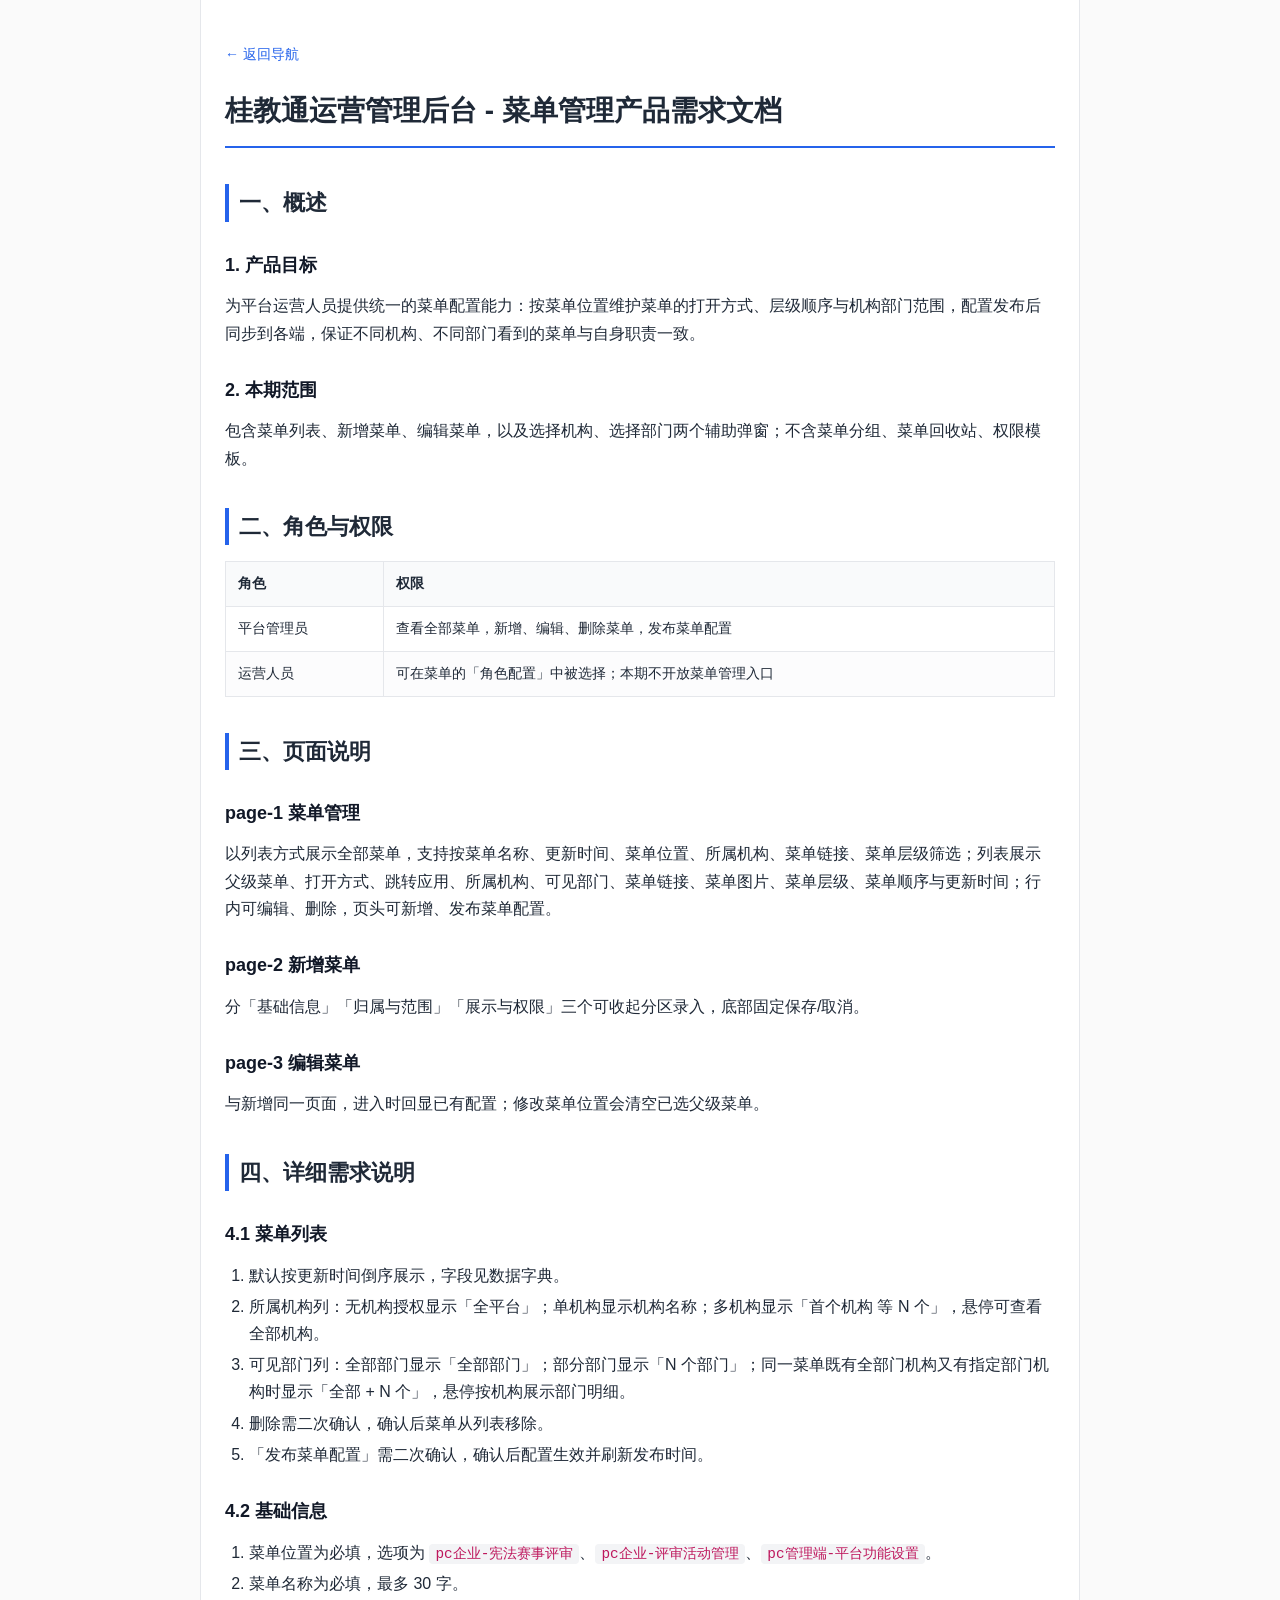
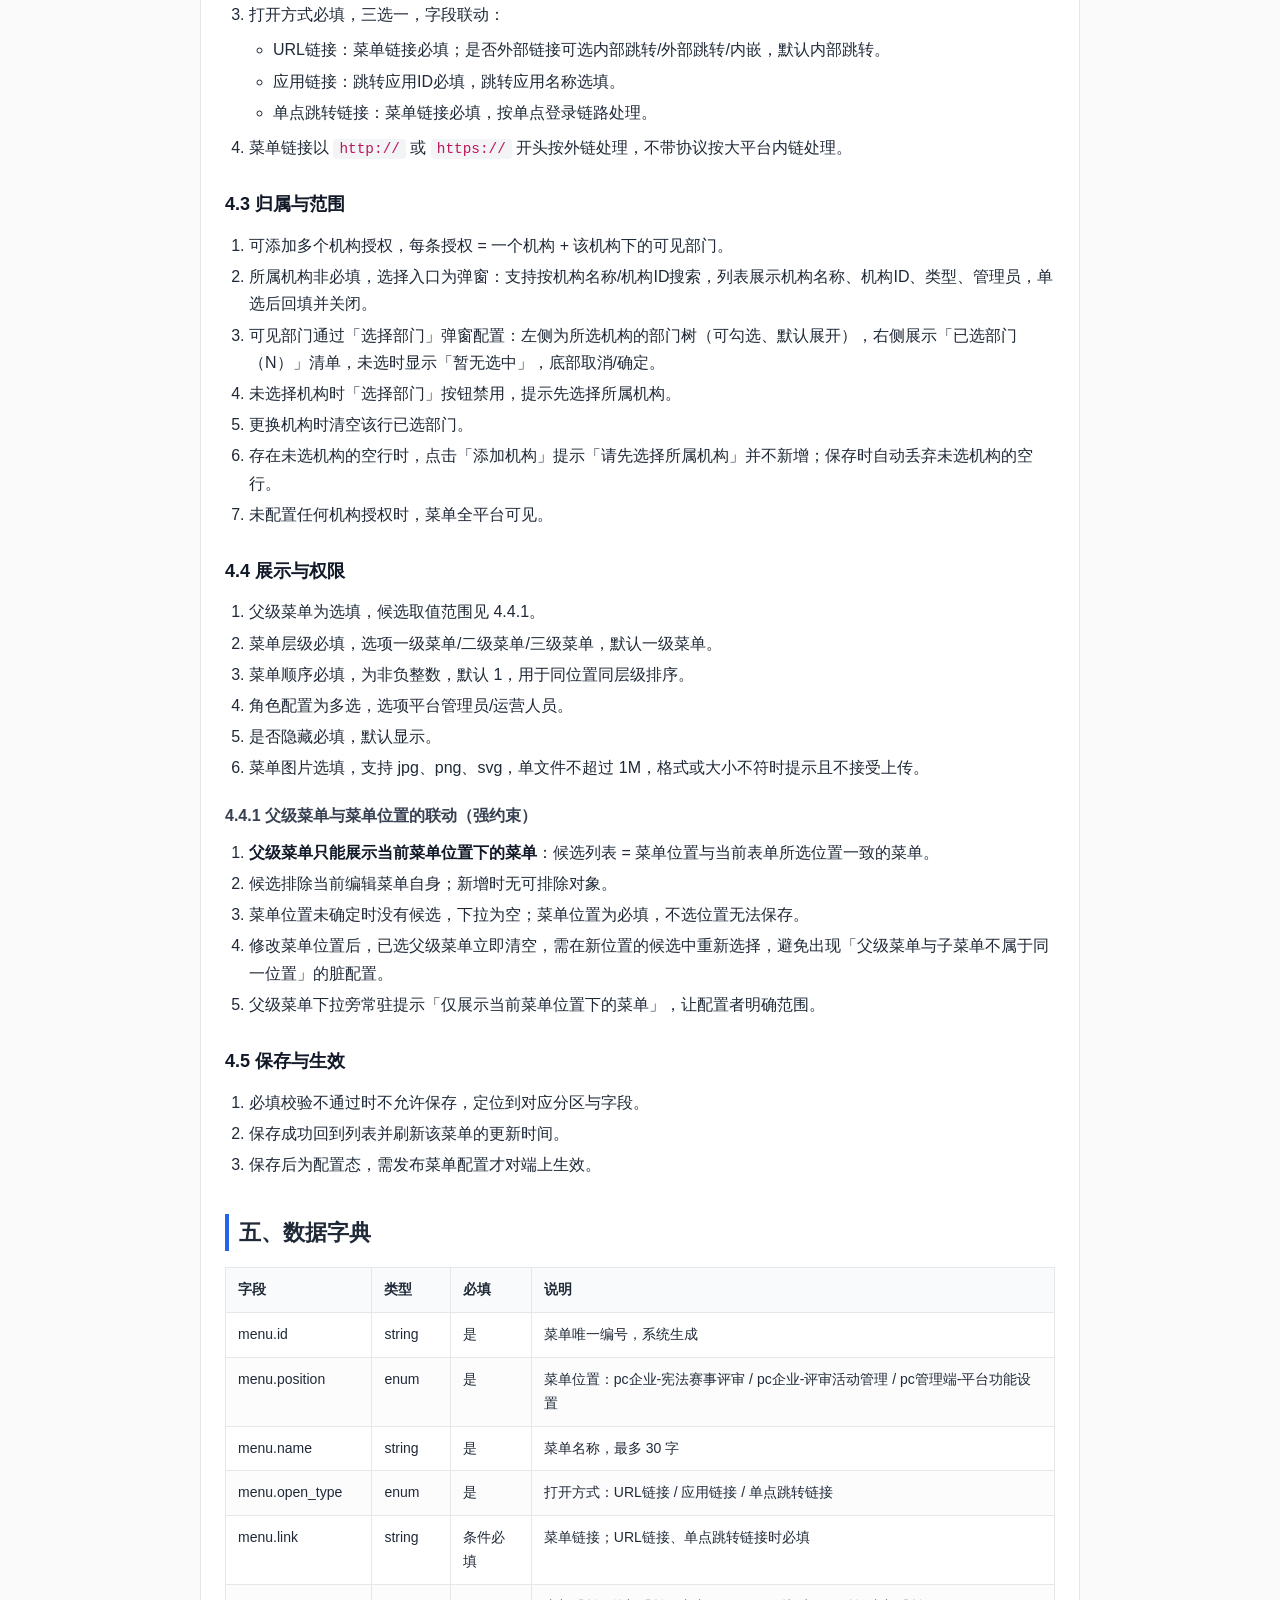
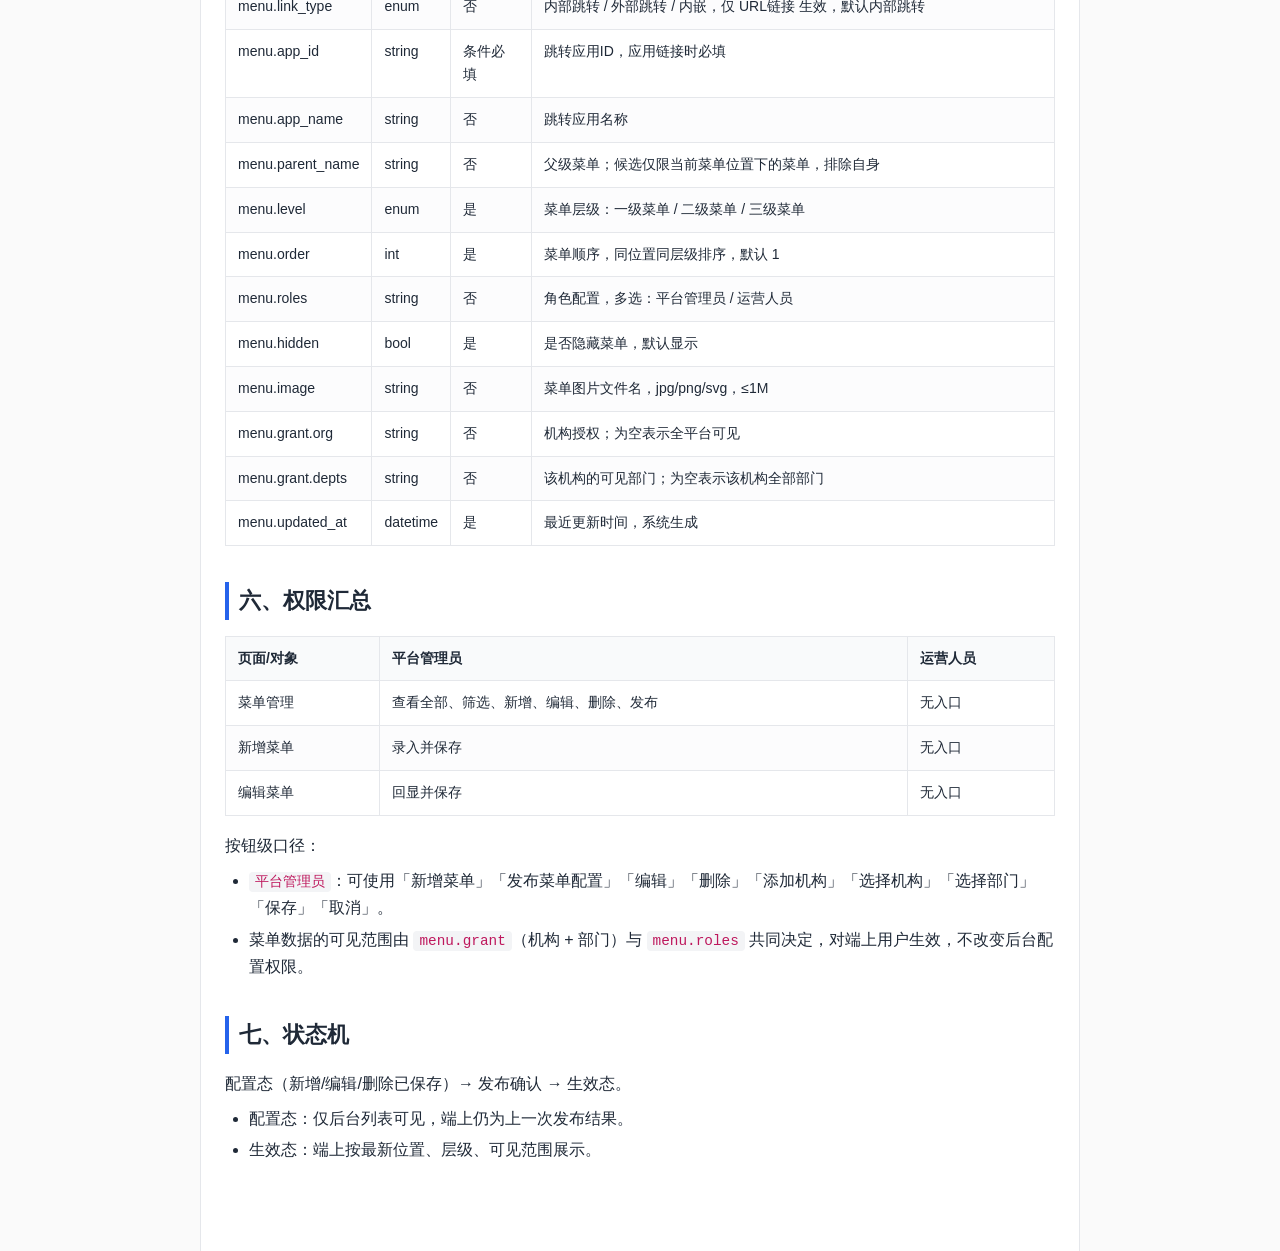
==== prd/index.html @ 8848738e "docs: publish prototype and PRD for dev review Co-Authored-By: Claude Opus 4.6 <noreply@anthropic.co" ====
<!DOCTYPE html>
<html lang="zh-CN">
<head>
<meta charset="UTF-8" />
<meta name="viewport" content="width=device-width, initial-scale=1.0" />
<title>菜单管理 PRD</title>
<style>
  :root {
    --bg: #fafafa;
    --surface: #ffffff;
    --border: #e5e7eb;
    --text: #1f2937;
    --muted: #6b7280;
    --accent: #2563eb;
    --code-bg: #f3f4f6;
  }
  * { box-sizing: border-box; }
  body {
    margin: 0;
    font-family: -apple-system, BlinkMacSystemFont, "Segoe UI", "PingFang SC", "Microsoft YaHei", sans-serif;
    background: var(--bg);
    color: var(--text);
    line-height: 1.7;
  }
  .wrap {
    max-width: 880px;
    margin: 0 auto;
    padding: 40px 24px 80px;
    background: var(--surface);
    min-height: 100vh;
    border-left: 1px solid var(--border);
    border-right: 1px solid var(--border);
  }
  h1 { font-size: 28px; margin: 0 0 24px; padding-bottom: 12px; border-bottom: 2px solid var(--accent); }
  h2 { font-size: 22px; margin: 36px 0 16px; padding-left: 10px; border-left: 4px solid var(--accent); }
  h3 { font-size: 18px; margin: 28px 0 12px; color: #111827; }
  h4 { font-size: 16px; margin: 20px 0 10px; color: #374151; }
  p { margin: 8px 0; }
  ul, ol { padding-left: 24px; margin: 8px 0; }
  li { margin: 4px 0; }
  code {
    background: var(--code-bg);
    padding: 2px 6px;
    border-radius: 4px;
    font-family: "SFMono-Regular", Consolas, "Liberation Mono", monospace;
    font-size: 0.9em;
    color: #be185d;
  }
  table {
    width: 100%;
    border-collapse: collapse;
    margin: 16px 0;
    font-size: 14px;
  }
  th, td {
    border: 1px solid var(--border);
    padding: 10px 12px;
    text-align: left;
    vertical-align: top;
  }
  th { background: #f9fafb; font-weight: 600; }
  tr:nth-child(even) td { background: #fcfcfd; }
  strong { color: #111827; }
  hr { border: none; border-top: 1px solid var(--border); margin: 32px 0; }
  .back { display: inline-block; margin-bottom: 20px; color: var(--accent); text-decoration: none; font-size: 14px; }
  .back:hover { text-decoration: underline; }
</style>
</head>
<body>
<div class="wrap">
  <a class="back" href="../index.html">← 返回导航</a>
  <h1>桂教通运营管理后台 - 菜单管理产品需求文档</h1>

  <h2>一、概述</h2>
  <h3>1. 产品目标</h3>
  <p>为平台运营人员提供统一的菜单配置能力：按菜单位置维护菜单的打开方式、层级顺序与机构部门范围，配置发布后同步到各端，保证不同机构、不同部门看到的菜单与自身职责一致。</p>

  <h3>2. 本期范围</h3>
  <p>包含菜单列表、新增菜单、编辑菜单，以及选择机构、选择部门两个辅助弹窗；不含菜单分组、菜单回收站、权限模板。</p>

  <h2>二、角色与权限</h2>
  <table>
    <thead><tr><th>角色</th><th>权限</th></tr></thead>
    <tbody>
      <tr><td>平台管理员</td><td>查看全部菜单，新增、编辑、删除菜单，发布菜单配置</td></tr>
      <tr><td>运营人员</td><td>可在菜单的「角色配置」中被选择；本期不开放菜单管理入口</td></tr>
    </tbody>
  </table>

  <h2>三、页面说明</h2>
  <h3>page-1 菜单管理</h3>
  <p>以列表方式展示全部菜单，支持按菜单名称、更新时间、菜单位置、所属机构、菜单链接、菜单层级筛选；列表展示父级菜单、打开方式、跳转应用、所属机构、可见部门、菜单链接、菜单图片、菜单层级、菜单顺序与更新时间；行内可编辑、删除，页头可新增、发布菜单配置。</p>
  <h3>page-2 新增菜单</h3>
  <p>分「基础信息」「归属与范围」「展示与权限」三个可收起分区录入，底部固定保存/取消。</p>
  <h3>page-3 编辑菜单</h3>
  <p>与新增同一页面，进入时回显已有配置；修改菜单位置会清空已选父级菜单。</p>

  <h2>四、详细需求说明</h2>
  <h3>4.1 菜单列表</h3>
  <ol>
    <li>默认按更新时间倒序展示，字段见数据字典。</li>
    <li>所属机构列：无机构授权显示「全平台」；单机构显示机构名称；多机构显示「首个机构 等 N 个」，悬停可查看全部机构。</li>
    <li>可见部门列：全部部门显示「全部部门」；部分部门显示「N 个部门」；同一菜单既有全部门机构又有指定部门机构时显示「全部 + N 个」，悬停按机构展示部门明细。</li>
    <li>删除需二次确认，确认后菜单从列表移除。</li>
    <li>「发布菜单配置」需二次确认，确认后配置生效并刷新发布时间。</li>
  </ol>

  <h3>4.2 基础信息</h3>
  <ol>
    <li>菜单位置为必填，选项为 <code>pc企业-宪法赛事评审</code>、<code>pc企业-评审活动管理</code>、<code>pc管理端-平台功能设置</code>。</li>
    <li>菜单名称为必填，最多 30 字。</li>
    <li>打开方式必填，三选一，字段联动：
      <ul>
        <li>URL链接：菜单链接必填；是否外部链接可选内部跳转/外部跳转/内嵌，默认内部跳转。</li>
        <li>应用链接：跳转应用ID必填，跳转应用名称选填。</li>
        <li>单点跳转链接：菜单链接必填，按单点登录链路处理。</li>
      </ul>
    </li>
    <li>菜单链接以 <code>http://</code> 或 <code>https://</code> 开头按外链处理，不带协议按大平台内链处理。</li>
  </ol>

  <h3>4.3 归属与范围</h3>
  <ol>
    <li>可添加多个机构授权，每条授权 = 一个机构 + 该机构下的可见部门。</li>
    <li>所属机构非必填，选择入口为弹窗：支持按机构名称/机构ID搜索，列表展示机构名称、机构ID、类型、管理员，单选后回填并关闭。</li>
    <li>可见部门通过「选择部门」弹窗配置：左侧为所选机构的部门树（可勾选、默认展开），右侧展示「已选部门（N）」清单，未选时显示「暂无选中」，底部取消/确定。</li>
    <li>未选择机构时「选择部门」按钮禁用，提示先选择所属机构。</li>
    <li>更换机构时清空该行已选部门。</li>
    <li>存在未选机构的空行时，点击「添加机构」提示「请先选择所属机构」并不新增；保存时自动丢弃未选机构的空行。</li>
    <li>未配置任何机构授权时，菜单全平台可见。</li>
  </ol>

  <h3>4.4 展示与权限</h3>
  <ol>
    <li>父级菜单为选填，候选取值范围见 4.4.1。</li>
    <li>菜单层级必填，选项一级菜单/二级菜单/三级菜单，默认一级菜单。</li>
    <li>菜单顺序必填，为非负整数，默认 1，用于同位置同层级排序。</li>
    <li>角色配置为多选，选项平台管理员/运营人员。</li>
    <li>是否隐藏必填，默认显示。</li>
    <li>菜单图片选填，支持 jpg、png、svg，单文件不超过 1M，格式或大小不符时提示且不接受上传。</li>
  </ol>

  <h4>4.4.1 父级菜单与菜单位置的联动（强约束）</h4>
  <ol>
    <li><strong>父级菜单只能展示当前菜单位置下的菜单</strong>：候选列表 = 菜单位置与当前表单所选位置一致的菜单。</li>
    <li>候选排除当前编辑菜单自身；新增时无可排除对象。</li>
    <li>菜单位置未确定时没有候选，下拉为空；菜单位置为必填，不选位置无法保存。</li>
    <li>修改菜单位置后，已选父级菜单立即清空，需在新位置的候选中重新选择，避免出现「父级菜单与子菜单不属于同一位置」的脏配置。</li>
    <li>父级菜单下拉旁常驻提示「仅展示当前菜单位置下的菜单」，让配置者明确范围。</li>
  </ol>

  <h3>4.5 保存与生效</h3>
  <ol>
    <li>必填校验不通过时不允许保存，定位到对应分区与字段。</li>
    <li>保存成功回到列表并刷新该菜单的更新时间。</li>
    <li>保存后为配置态，需发布菜单配置才对端上生效。</li>
  </ol>

  <h2>五、数据字典</h2>
  <table>
    <thead><tr><th>字段</th><th>类型</th><th>必填</th><th>说明</th></tr></thead>
    <tbody>
      <tr><td>menu.id</td><td>string</td><td>是</td><td>菜单唯一编号，系统生成</td></tr>
      <tr><td>menu.position</td><td>enum</td><td>是</td><td>菜单位置：pc企业-宪法赛事评审 / pc企业-评审活动管理 / pc管理端-平台功能设置</td></tr>
      <tr><td>menu.name</td><td>string</td><td>是</td><td>菜单名称，最多 30 字</td></tr>
      <tr><td>menu.open_type</td><td>enum</td><td>是</td><td>打开方式：URL链接 / 应用链接 / 单点跳转链接</td></tr>
      <tr><td>menu.link</td><td>string</td><td>条件必填</td><td>菜单链接；URL链接、单点跳转链接时必填</td></tr>
      <tr><td>menu.link_type</td><td>enum</td><td>否</td><td>内部跳转 / 外部跳转 / 内嵌，仅 URL链接 生效，默认内部跳转</td></tr>
      <tr><td>menu.app_id</td><td>string</td><td>条件必填</td><td>跳转应用ID，应用链接时必填</td></tr>
      <tr><td>menu.app_name</td><td>string</td><td>否</td><td>跳转应用名称</td></tr>
      <tr><td>menu.parent_name</td><td>string</td><td>否</td><td>父级菜单；候选仅限当前菜单位置下的菜单，排除自身</td></tr>
      <tr><td>menu.level</td><td>enum</td><td>是</td><td>菜单层级：一级菜单 / 二级菜单 / 三级菜单</td></tr>
      <tr><td>menu.order</td><td>int</td><td>是</td><td>菜单顺序，同位置同层级排序，默认 1</td></tr>
      <tr><td>menu.roles</td><td>string</td><td>否</td><td>角色配置，多选：平台管理员 / 运营人员</td></tr>
      <tr><td>menu.hidden</td><td>bool</td><td>是</td><td>是否隐藏菜单，默认显示</td></tr>
      <tr><td>menu.image</td><td>string</td><td>否</td><td>菜单图片文件名，jpg/png/svg，≤1M</td></tr>
      <tr><td>menu.grant.org</td><td>string</td><td>否</td><td>机构授权；为空表示全平台可见</td></tr>
      <tr><td>menu.grant.depts</td><td>string</td><td>否</td><td>该机构的可见部门；为空表示该机构全部部门</td></tr>
      <tr><td>menu.updated_at</td><td>datetime</td><td>是</td><td>最近更新时间，系统生成</td></tr>
    </tbody>
  </table>

  <h2>六、权限汇总</h2>
  <table>
    <thead><tr><th>页面/对象</th><th>平台管理员</th><th>运营人员</th></tr></thead>
    <tbody>
      <tr><td>菜单管理</td><td>查看全部、筛选、新增、编辑、删除、发布</td><td>无入口</td></tr>
      <tr><td>新增菜单</td><td>录入并保存</td><td>无入口</td></tr>
      <tr><td>编辑菜单</td><td>回显并保存</td><td>无入口</td></tr>
    </tbody>
  </table>
  <p>按钮级口径：</p>
  <ul>
    <li><code>平台管理员</code>：可使用「新增菜单」「发布菜单配置」「编辑」「删除」「添加机构」「选择机构」「选择部门」「保存」「取消」。</li>
    <li>菜单数据的可见范围由 <code>menu.grant</code>（机构 + 部门）与 <code>menu.roles</code> 共同决定，对端上用户生效，不改变后台配置权限。</li>
  </ul>

  <h2>七、状态机</h2>
  <p>配置态（新增/编辑/删除已保存）→ 发布确认 → 生效态。</p>
  <ul>
    <li>配置态：仅后台列表可见，端上仍为上一次发布结果。</li>
    <li>生效态：端上按最新位置、层级、可见范围展示。</li>
  </ul>
</div>
</body>
</html>
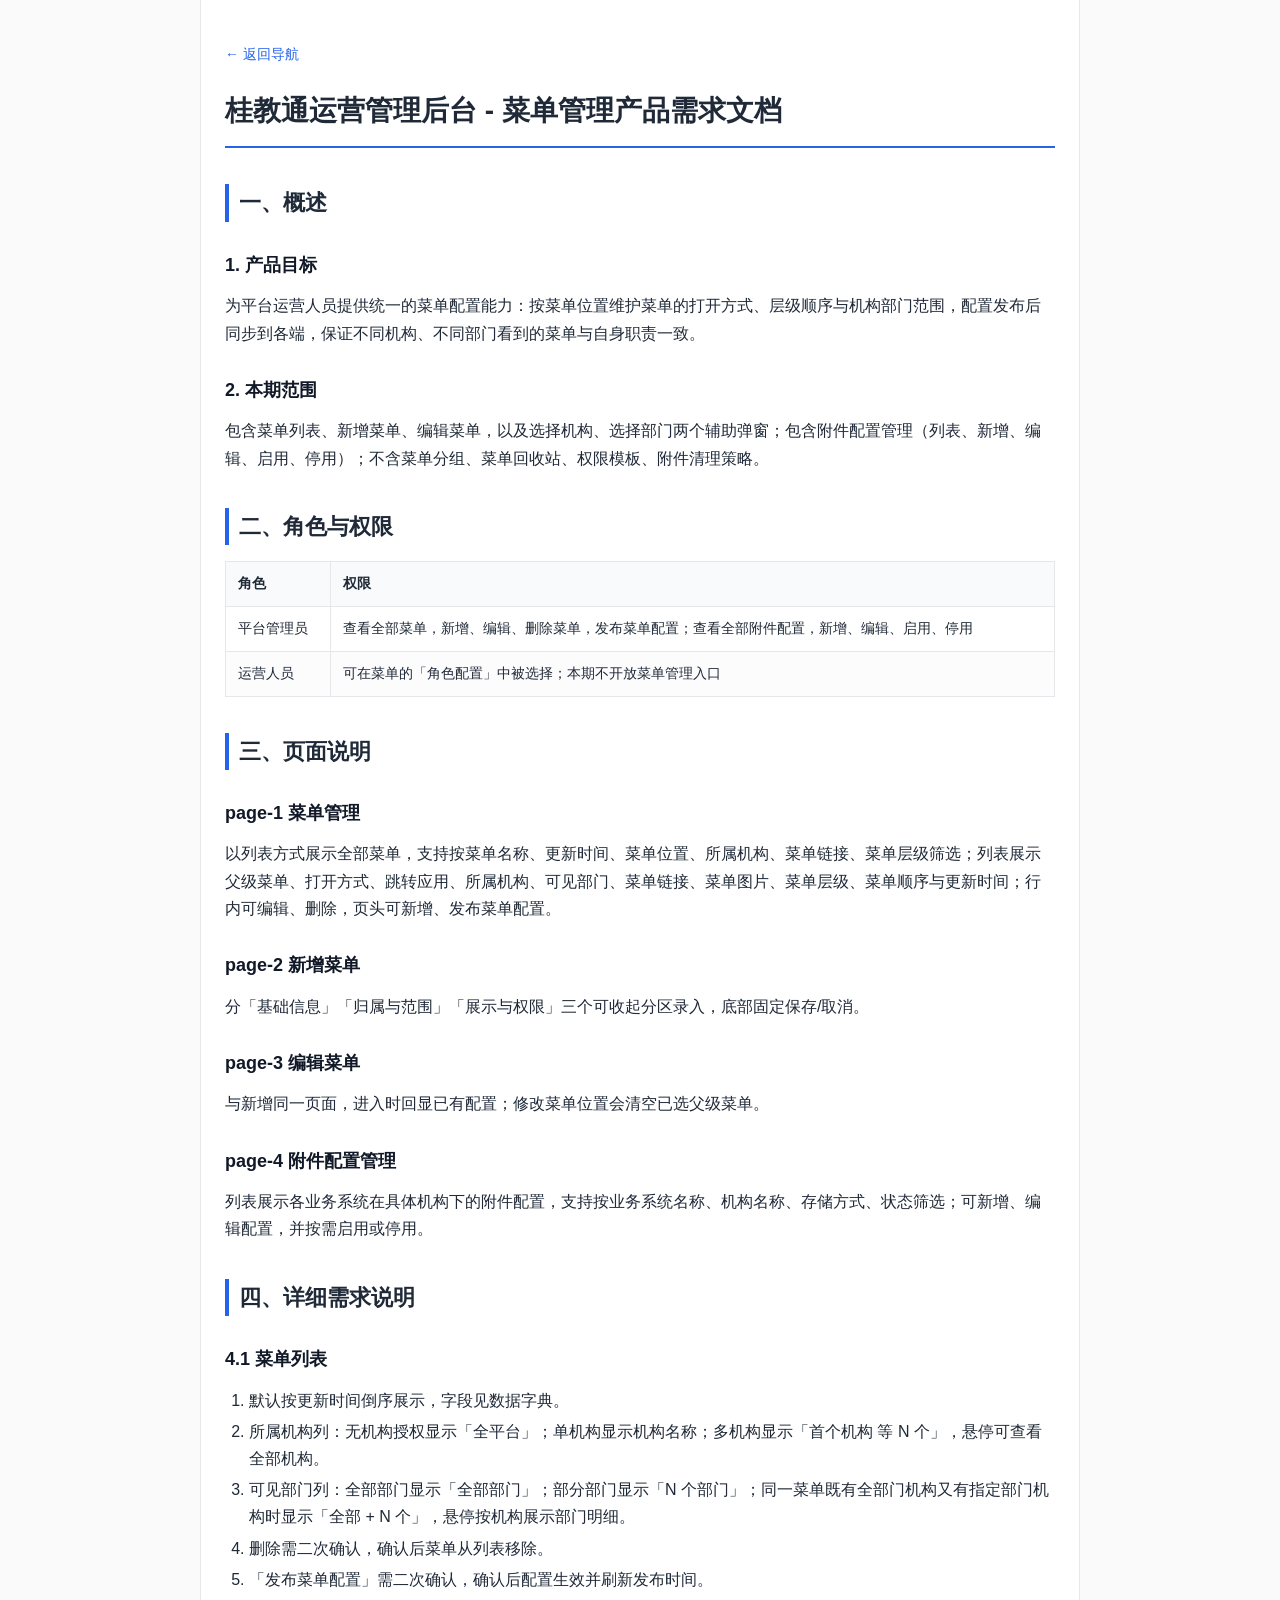
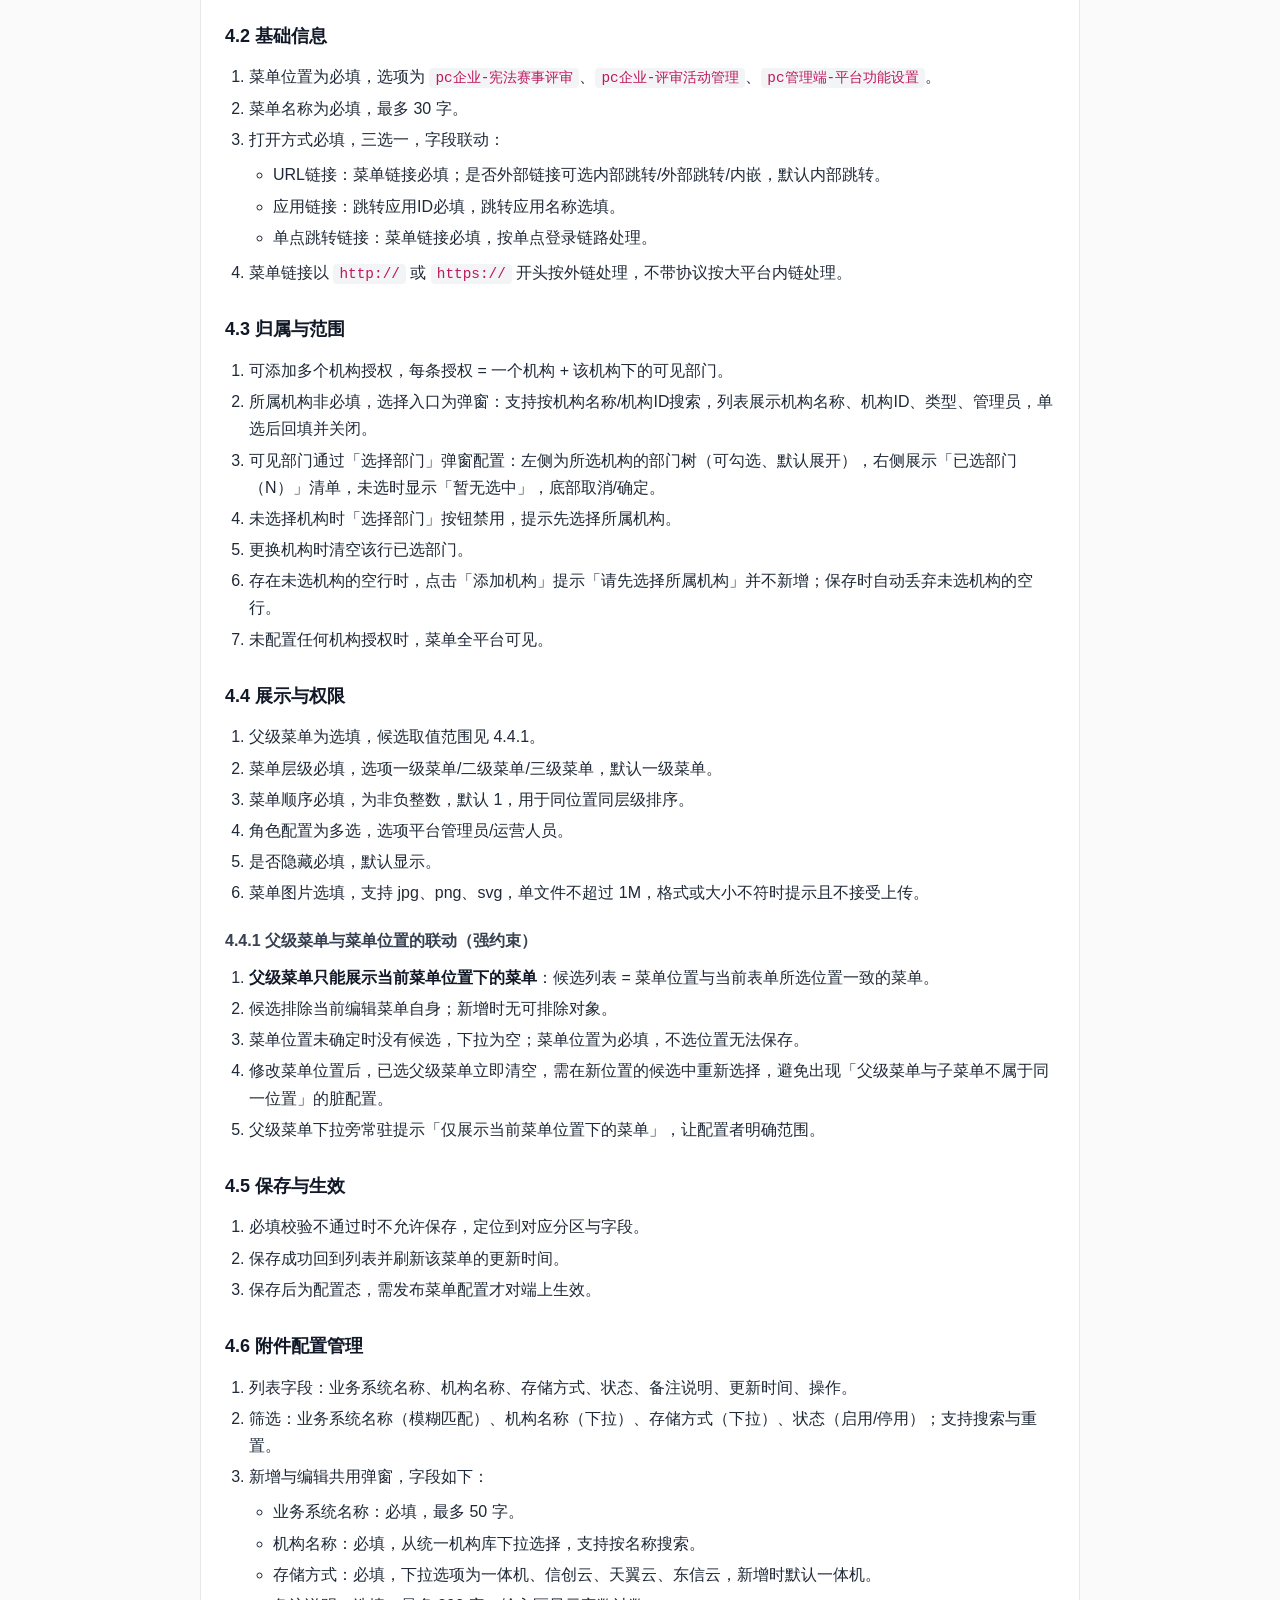
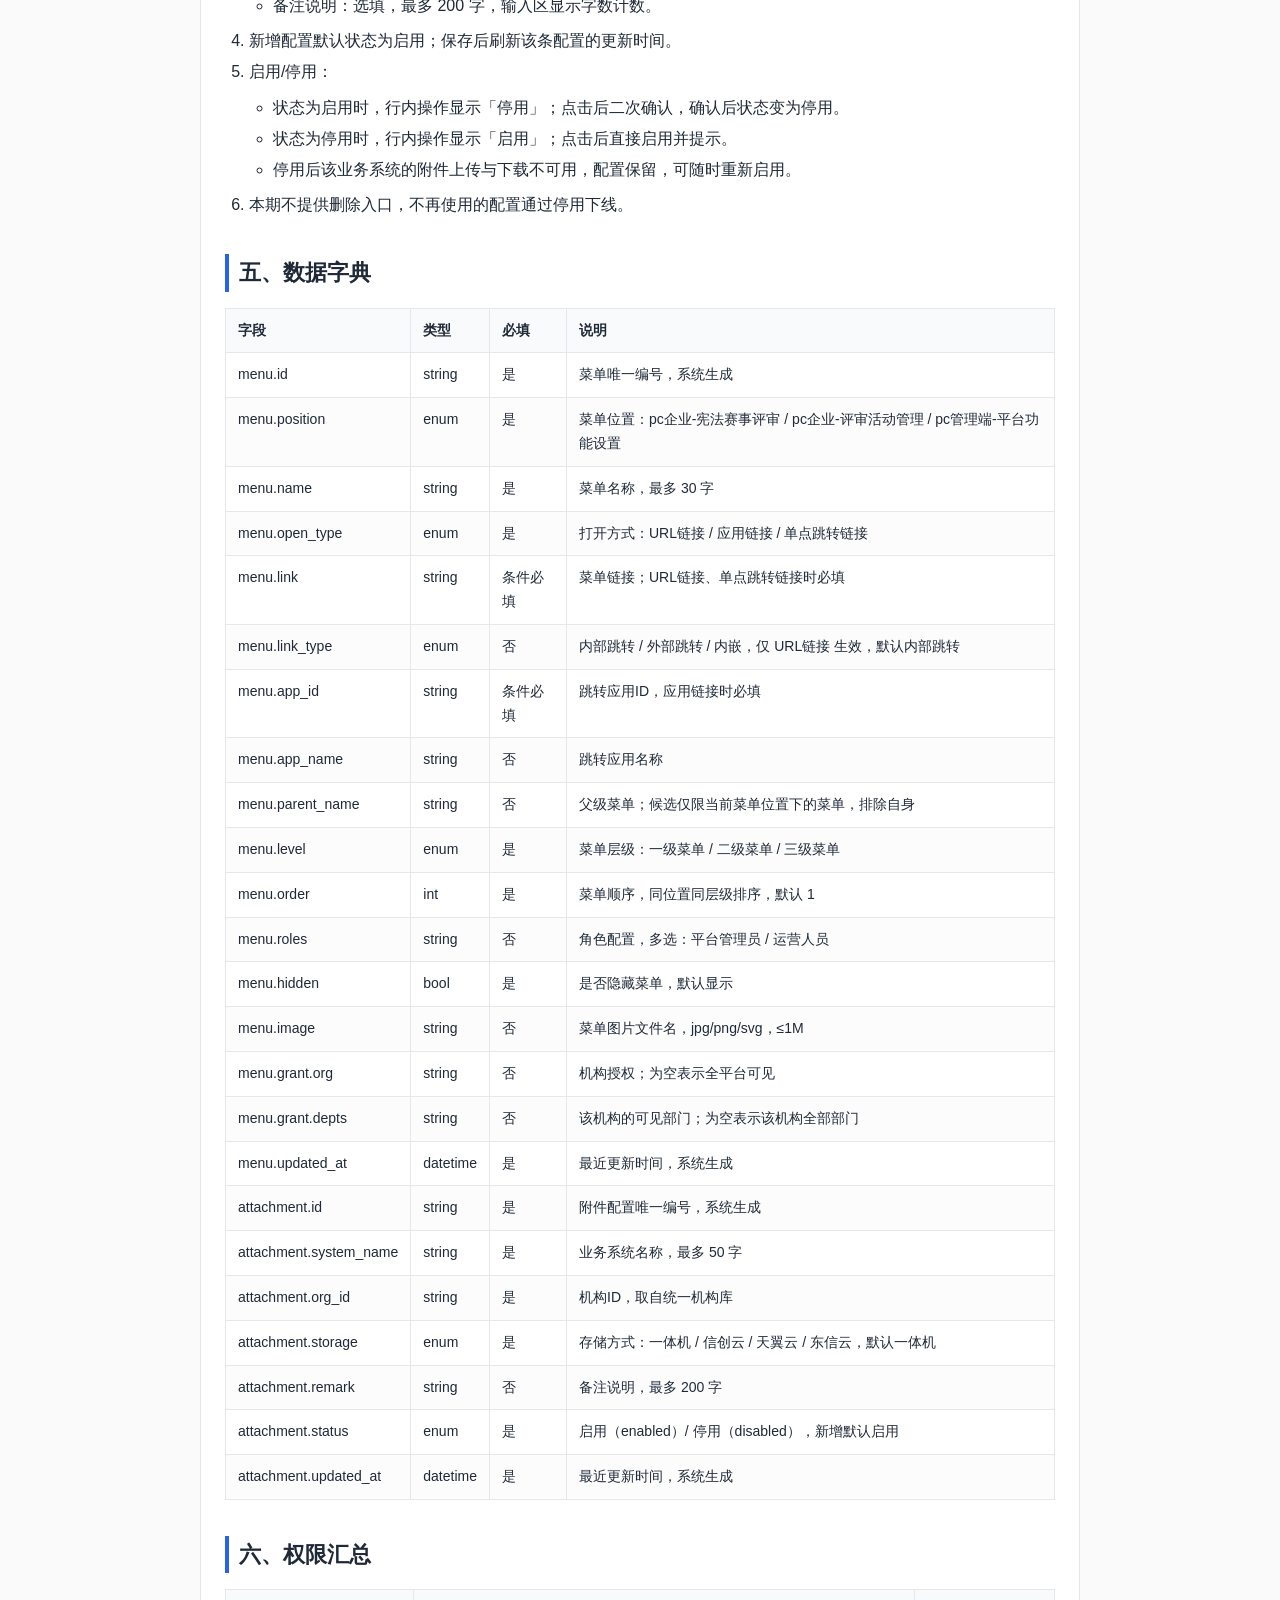
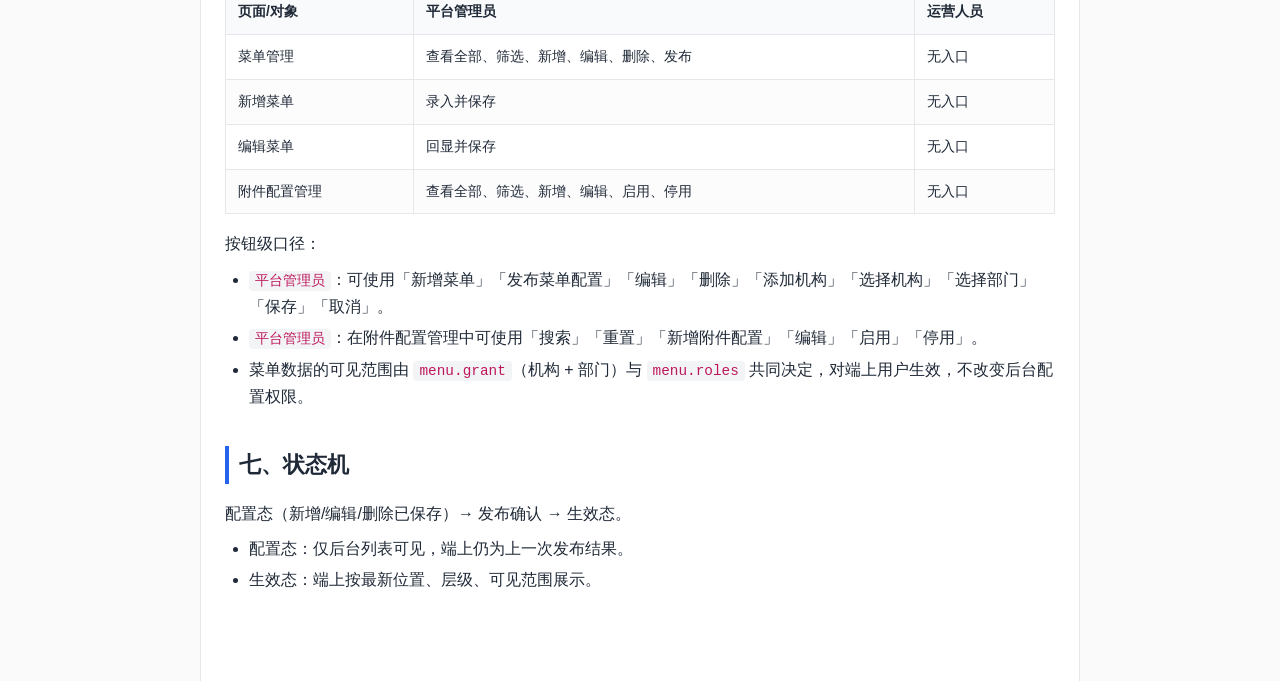
==== commit 806a6ec7: "docs: update prototype and PRD with attachment config module Co-Authored-By: Claude Code <noreply@an" ====
--- a/prd/index.html
+++ b/prd/index.html
@@ -3,7 +3,7 @@
 <head>
 <meta charset="UTF-8" />
 <meta name="viewport" content="width=device-width, initial-scale=1.0" />
-<title>菜单管理 PRD</title>
+<title>菜单管理与附件配置 PRD</title>
 <style>
   :root {
     --bg: #fafafa;
@@ -61,7 +61,6 @@
   th { background: #f9fafb; font-weight: 600; }
   tr:nth-child(even) td { background: #fcfcfd; }
   strong { color: #111827; }
-  hr { border: none; border-top: 1px solid var(--border); margin: 32px 0; }
   .back { display: inline-block; margin-bottom: 20px; color: var(--accent); text-decoration: none; font-size: 14px; }
   .back:hover { text-decoration: underline; }
 </style>
@@ -76,13 +75,13 @@
   <p>为平台运营人员提供统一的菜单配置能力：按菜单位置维护菜单的打开方式、层级顺序与机构部门范围，配置发布后同步到各端，保证不同机构、不同部门看到的菜单与自身职责一致。</p>
 
   <h3>2. 本期范围</h3>
-  <p>包含菜单列表、新增菜单、编辑菜单，以及选择机构、选择部门两个辅助弹窗；不含菜单分组、菜单回收站、权限模板。</p>
+  <p>包含菜单列表、新增菜单、编辑菜单，以及选择机构、选择部门两个辅助弹窗；包含附件配置管理（列表、新增、编辑、启用、停用）；不含菜单分组、菜单回收站、权限模板、附件清理策略。</p>
 
   <h2>二、角色与权限</h2>
   <table>
     <thead><tr><th>角色</th><th>权限</th></tr></thead>
     <tbody>
-      <tr><td>平台管理员</td><td>查看全部菜单，新增、编辑、删除菜单，发布菜单配置</td></tr>
+      <tr><td>平台管理员</td><td>查看全部菜单，新增、编辑、删除菜单，发布菜单配置；查看全部附件配置，新增、编辑、启用、停用</td></tr>
       <tr><td>运营人员</td><td>可在菜单的「角色配置」中被选择；本期不开放菜单管理入口</td></tr>
     </tbody>
   </table>
@@ -94,6 +93,8 @@
   <p>分「基础信息」「归属与范围」「展示与权限」三个可收起分区录入，底部固定保存/取消。</p>
   <h3>page-3 编辑菜单</h3>
   <p>与新增同一页面，进入时回显已有配置；修改菜单位置会清空已选父级菜单。</p>
+  <h3>page-4 附件配置管理</h3>
+  <p>列表展示各业务系统在具体机构下的附件配置，支持按业务系统名称、机构名称、存储方式、状态筛选；可新增、编辑配置，并按需启用或停用。</p>
 
   <h2>四、详细需求说明</h2>
   <h3>4.1 菜单列表</h3>
@@ -154,6 +155,29 @@
     <li>必填校验不通过时不允许保存，定位到对应分区与字段。</li>
     <li>保存成功回到列表并刷新该菜单的更新时间。</li>
     <li>保存后为配置态，需发布菜单配置才对端上生效。</li>
+  </ol>
+
+  <h3>4.6 附件配置管理</h3>
+  <ol>
+    <li>列表字段：业务系统名称、机构名称、存储方式、状态、备注说明、更新时间、操作。</li>
+    <li>筛选：业务系统名称（模糊匹配）、机构名称（下拉）、存储方式（下拉）、状态（启用/停用）；支持搜索与重置。</li>
+    <li>新增与编辑共用弹窗，字段如下：
+      <ul>
+        <li>业务系统名称：必填，最多 50 字。</li>
+        <li>机构名称：必填，从统一机构库下拉选择，支持按名称搜索。</li>
+        <li>存储方式：必填，下拉选项为一体机、信创云、天翼云、东信云，新增时默认一体机。</li>
+        <li>备注说明：选填，最多 200 字，输入区显示字数计数。</li>
+      </ul>
+    </li>
+    <li>新增配置默认状态为启用；保存后刷新该条配置的更新时间。</li>
+    <li>启用/停用：
+      <ul>
+        <li>状态为启用时，行内操作显示「停用」；点击后二次确认，确认后状态变为停用。</li>
+        <li>状态为停用时，行内操作显示「启用」；点击后直接启用并提示。</li>
+        <li>停用后该业务系统的附件上传与下载不可用，配置保留，可随时重新启用。</li>
+      </ul>
+    </li>
+    <li>本期不提供删除入口，不再使用的配置通过停用下线。</li>
   </ol>
 
   <h2>五、数据字典</h2>
@@ -177,6 +201,13 @@
       <tr><td>menu.grant.org</td><td>string</td><td>否</td><td>机构授权；为空表示全平台可见</td></tr>
       <tr><td>menu.grant.depts</td><td>string</td><td>否</td><td>该机构的可见部门；为空表示该机构全部部门</td></tr>
       <tr><td>menu.updated_at</td><td>datetime</td><td>是</td><td>最近更新时间，系统生成</td></tr>
+      <tr><td>attachment.id</td><td>string</td><td>是</td><td>附件配置唯一编号，系统生成</td></tr>
+      <tr><td>attachment.system_name</td><td>string</td><td>是</td><td>业务系统名称，最多 50 字</td></tr>
+      <tr><td>attachment.org_id</td><td>string</td><td>是</td><td>机构ID，取自统一机构库</td></tr>
+      <tr><td>attachment.storage</td><td>enum</td><td>是</td><td>存储方式：一体机 / 信创云 / 天翼云 / 东信云，默认一体机</td></tr>
+      <tr><td>attachment.remark</td><td>string</td><td>否</td><td>备注说明，最多 200 字</td></tr>
+      <tr><td>attachment.status</td><td>enum</td><td>是</td><td>启用（enabled）/ 停用（disabled），新增默认启用</td></tr>
+      <tr><td>attachment.updated_at</td><td>datetime</td><td>是</td><td>最近更新时间，系统生成</td></tr>
     </tbody>
   </table>
 
@@ -187,11 +218,13 @@
       <tr><td>菜单管理</td><td>查看全部、筛选、新增、编辑、删除、发布</td><td>无入口</td></tr>
       <tr><td>新增菜单</td><td>录入并保存</td><td>无入口</td></tr>
       <tr><td>编辑菜单</td><td>回显并保存</td><td>无入口</td></tr>
+      <tr><td>附件配置管理</td><td>查看全部、筛选、新增、编辑、启用、停用</td><td>无入口</td></tr>
     </tbody>
   </table>
   <p>按钮级口径：</p>
   <ul>
     <li><code>平台管理员</code>：可使用「新增菜单」「发布菜单配置」「编辑」「删除」「添加机构」「选择机构」「选择部门」「保存」「取消」。</li>
+    <li><code>平台管理员</code>：在附件配置管理中可使用「搜索」「重置」「新增附件配置」「编辑」「启用」「停用」。</li>
     <li>菜单数据的可见范围由 <code>menu.grant</code>（机构 + 部门）与 <code>menu.roles</code> 共同决定，对端上用户生效，不改变后台配置权限。</li>
   </ul>
 
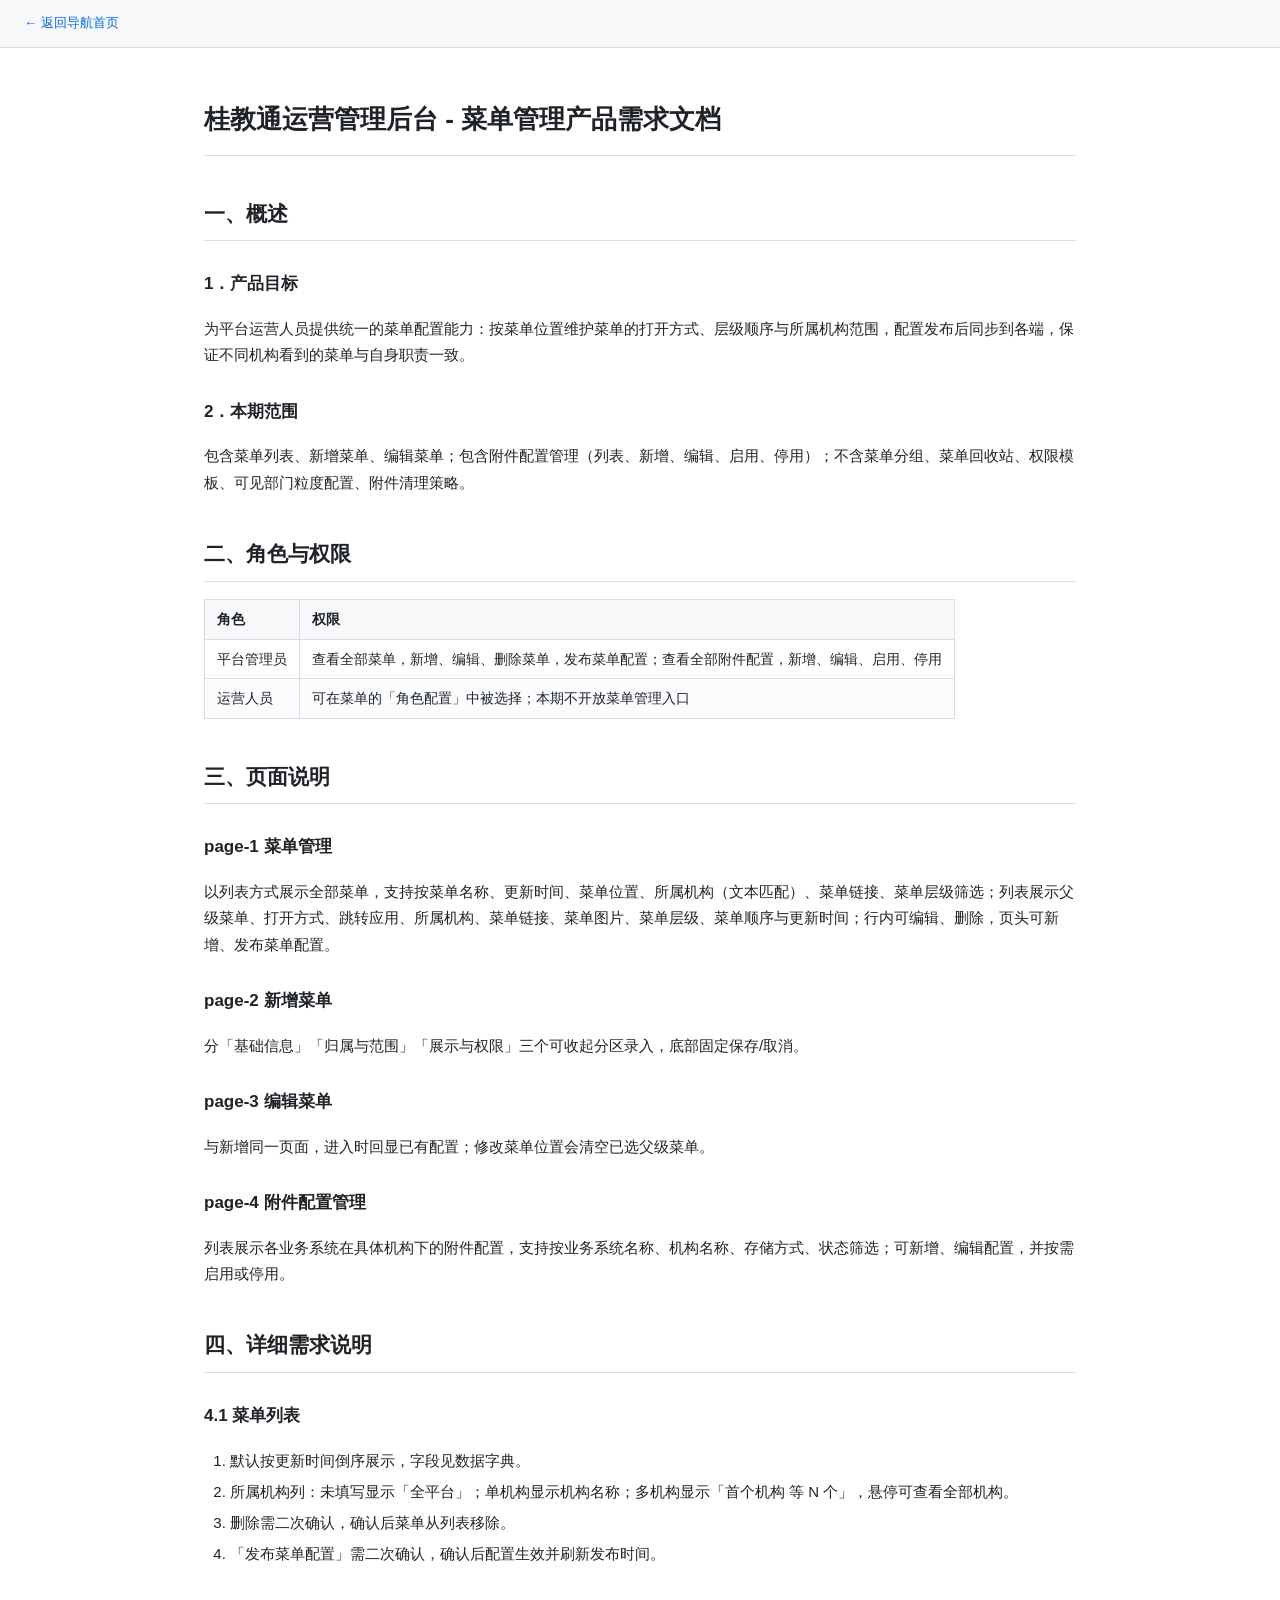
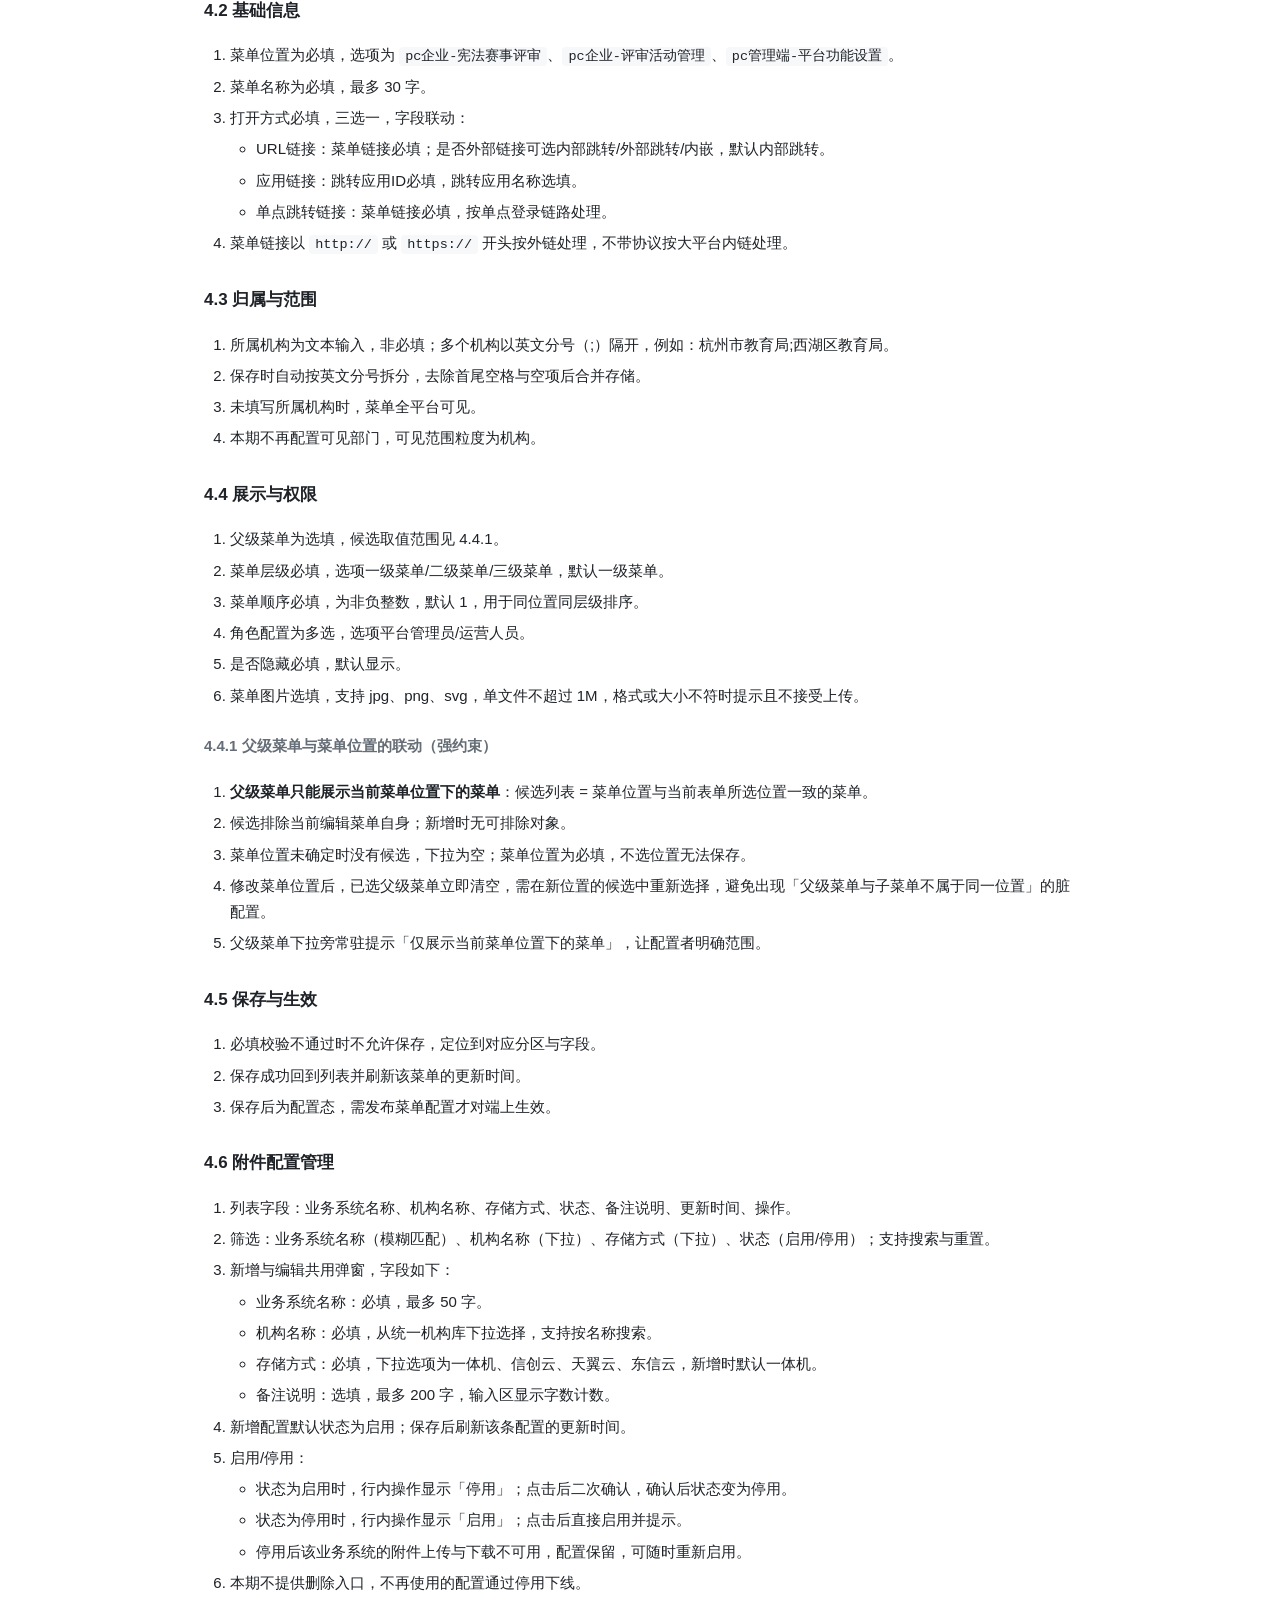
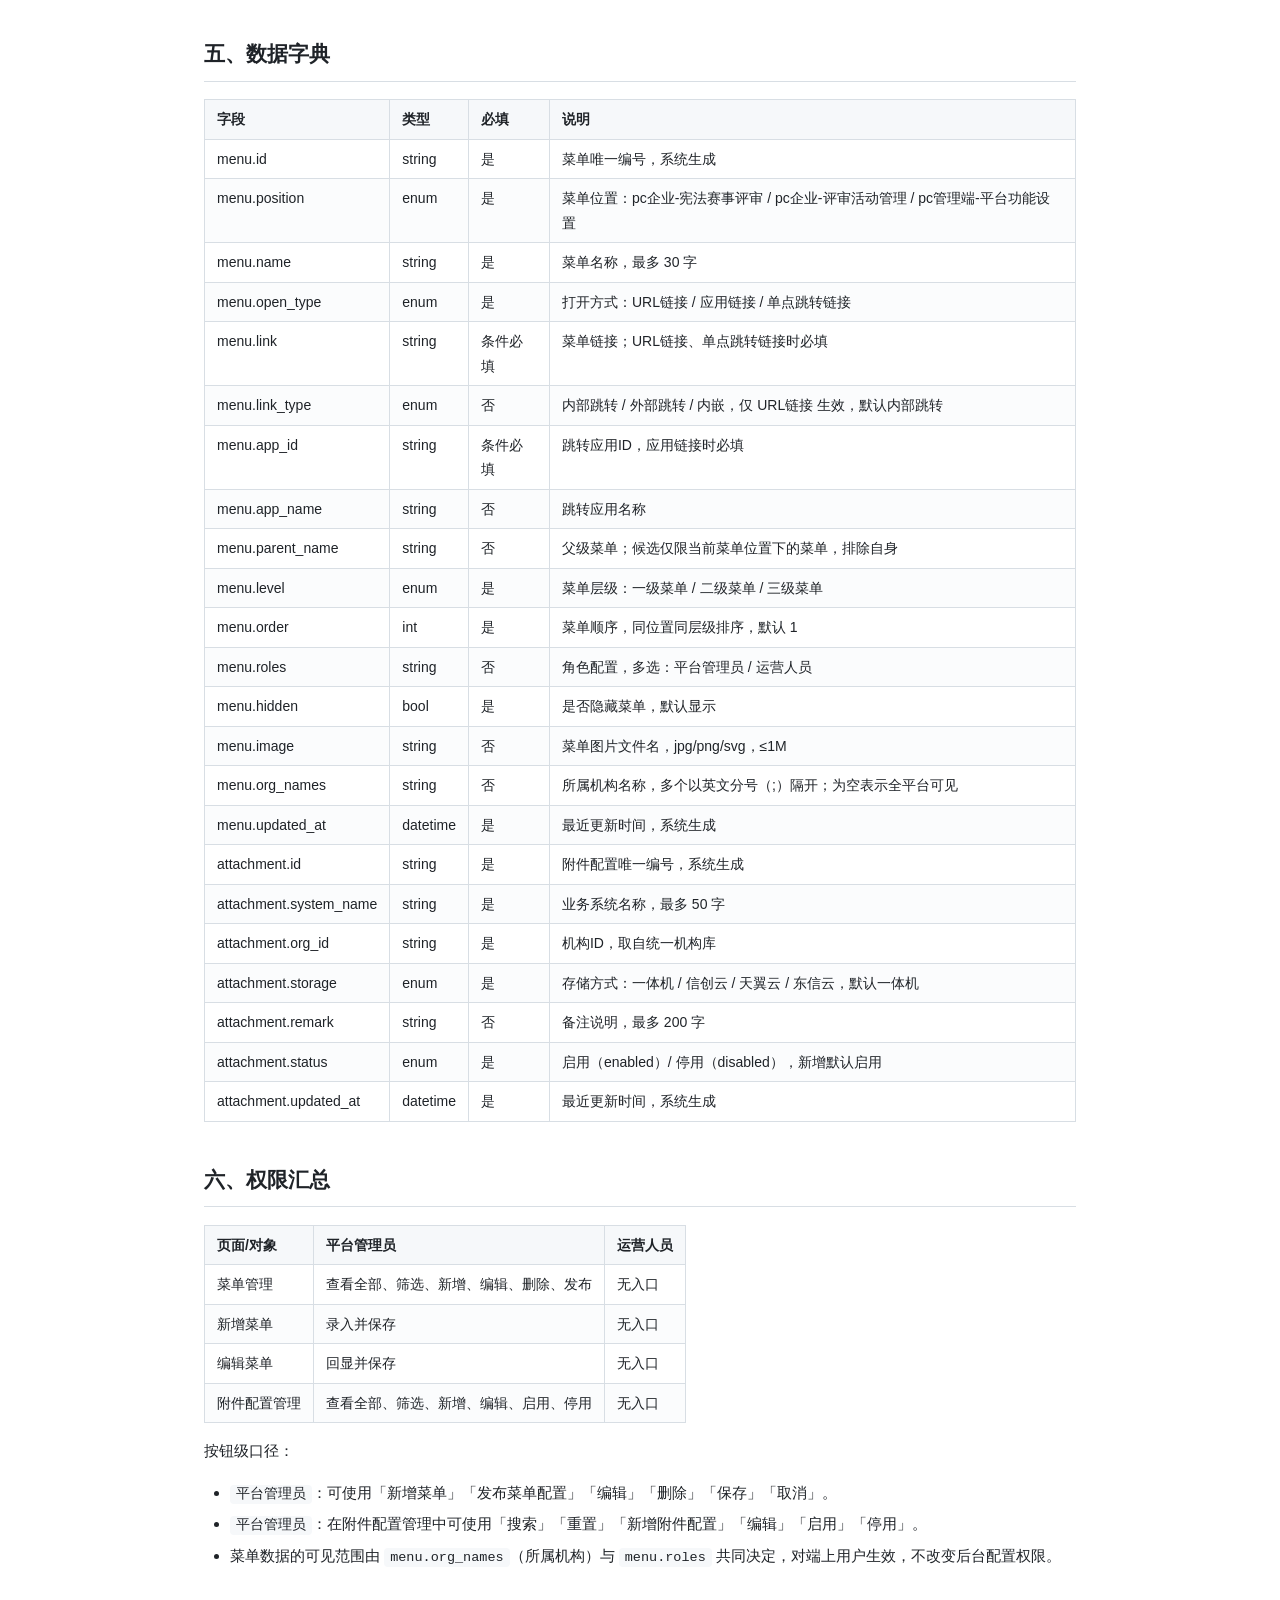
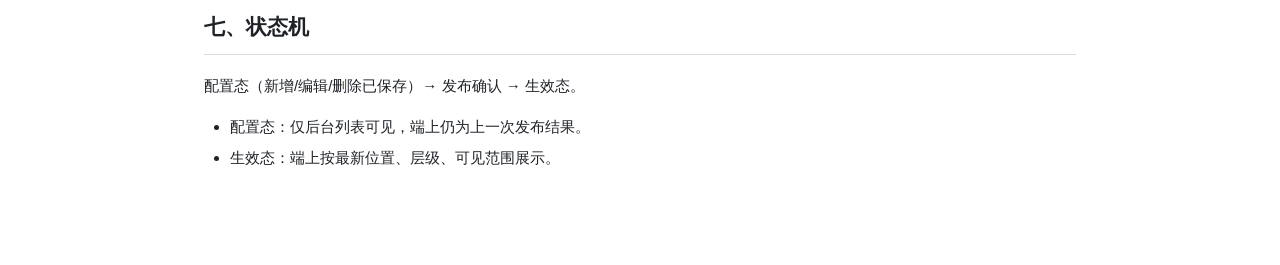
==== commit 77d4c30a: "deploy: 原型构建产物 + PRD HTML + 导航首页" ====
--- a/prd/index.html
+++ b/prd/index.html
@@ -3,237 +3,341 @@
 <head>
 <meta charset="UTF-8" />
 <meta name="viewport" content="width=device-width, initial-scale=1.0" />
-<title>菜单管理与附件配置 PRD</title>
+<title>桂教通运营管理后台 - 菜单管理 PRD</title>
 <style>
   :root {
-    --bg: #fafafa;
-    --surface: #ffffff;
-    --border: #e5e7eb;
-    --text: #1f2937;
-    --muted: #6b7280;
-    --accent: #2563eb;
-    --code-bg: #f3f4f6;
+    --text: #1f2328; --muted: #656d76; --border: #d8dee4;
+    --accent: #0969da; --bg-soft: #f6f8fa;
   }
   * { box-sizing: border-box; }
   body {
-    margin: 0;
-    font-family: -apple-system, BlinkMacSystemFont, "Segoe UI", "PingFang SC", "Microsoft YaHei", sans-serif;
-    background: var(--bg);
-    color: var(--text);
-    line-height: 1.7;
+    margin: 0; color: var(--text); background: #fff;
+    font-family: -apple-system, BlinkMacSystemFont, "Segoe UI", "PingFang SC",
+      "Hiragino Sans GB", "Microsoft YaHei", sans-serif;
+    font-size: 15px; line-height: 1.75;
   }
-  .wrap {
-    max-width: 880px;
-    margin: 0 auto;
-    padding: 40px 24px 80px;
-    background: var(--surface);
-    min-height: 100vh;
-    border-left: 1px solid var(--border);
-    border-right: 1px solid var(--border);
+  .topbar {
+    padding: 12px 24px; border-bottom: 1px solid var(--border);
+    background: var(--bg-soft); font-size: 13px;
   }
-  h1 { font-size: 28px; margin: 0 0 24px; padding-bottom: 12px; border-bottom: 2px solid var(--accent); }
-  h2 { font-size: 22px; margin: 36px 0 16px; padding-left: 10px; border-left: 4px solid var(--accent); }
-  h3 { font-size: 18px; margin: 28px 0 12px; color: #111827; }
-  h4 { font-size: 16px; margin: 20px 0 10px; color: #374151; }
-  p { margin: 8px 0; }
-  ul, ol { padding-left: 24px; margin: 8px 0; }
-  li { margin: 4px 0; }
+  .topbar a { color: var(--accent); text-decoration: none; }
+  main { max-width: 920px; margin: 0 auto; padding: 32px 24px 80px; }
+  h1 { font-size: 26px; padding-bottom: 12px; border-bottom: 1px solid var(--border); }
+  h2 { font-size: 21px; margin-top: 40px; padding-bottom: 8px; border-bottom: 1px solid var(--border); }
+  h3 { font-size: 17px; margin-top: 28px; }
+  h4 { font-size: 15px; margin-top: 24px; color: var(--muted); }
+  table { border-collapse: collapse; width: 100%; margin: 14px 0; font-size: 14px; display: block; overflow-x: auto; }
+  th, td { border: 1px solid var(--border); padding: 7px 12px; text-align: left; vertical-align: top; }
+  th { background: var(--bg-soft); font-weight: 600; white-space: nowrap; }
+  tr:nth-child(even) td { background: #fbfcfd; }
   code {
-    background: var(--code-bg);
-    padding: 2px 6px;
-    border-radius: 4px;
-    font-family: "SFMono-Regular", Consolas, "Liberation Mono", monospace;
-    font-size: 0.9em;
-    color: #be185d;
+    font-family: ui-monospace, SFMono-Regular, Consolas, monospace; font-size: 0.9em;
+    background: var(--bg-soft); border-radius: 4px; padding: 2px 6px;
   }
-  table {
-    width: 100%;
-    border-collapse: collapse;
-    margin: 16px 0;
-    font-size: 14px;
-  }
-  th, td {
-    border: 1px solid var(--border);
-    padding: 10px 12px;
-    text-align: left;
-    vertical-align: top;
-  }
-  th { background: #f9fafb; font-weight: 600; }
-  tr:nth-child(even) td { background: #fcfcfd; }
-  strong { color: #111827; }
-  .back { display: inline-block; margin-bottom: 20px; color: var(--accent); text-decoration: none; font-size: 14px; }
-  .back:hover { text-decoration: underline; }
+  ol, ul { padding-inline-start: 26px; }
+  li { margin: 5px 0; }
+  li > ul, li > ol { margin: 4px 0; }
+  strong { font-weight: 600; }
+  hr { border: none; border-top: 1px solid var(--border); margin: 32px 0; }
 </style>
 </head>
 <body>
-<div class="wrap">
-  <a class="back" href="../index.html">← 返回导航</a>
-  <h1>桂教通运营管理后台 - 菜单管理产品需求文档</h1>
+<div class="topbar"><a href="../">← 返回导航首页</a></div>
+<main>
+<h1>桂教通运营管理后台 - 菜单管理产品需求文档</h1>
+<h2>一、概述</h2>
+<h3>1．产品目标</h3>
+<p>为平台运营人员提供统一的菜单配置能力：按菜单位置维护菜单的打开方式、层级顺序与所属机构范围，配置发布后同步到各端，保证不同机构看到的菜单与自身职责一致。</p>
+<h3>2．本期范围</h3>
+<p>包含菜单列表、新增菜单、编辑菜单；包含附件配置管理（列表、新增、编辑、启用、停用）；不含菜单分组、菜单回收站、权限模板、可见部门粒度配置、附件清理策略。</p>
+<h2>二、角色与权限</h2>
+<table>
+<thead>
+<tr>
+<th>角色</th>
+<th>权限</th>
+</tr>
+</thead>
+<tbody><tr>
+<td>平台管理员</td>
+<td>查看全部菜单，新增、编辑、删除菜单，发布菜单配置；查看全部附件配置，新增、编辑、启用、停用</td>
+</tr>
+<tr>
+<td>运营人员</td>
+<td>可在菜单的「角色配置」中被选择；本期不开放菜单管理入口</td>
+</tr>
+</tbody></table>
+<h2>三、页面说明</h2>
+<h3>page-1 菜单管理</h3>
+<p>以列表方式展示全部菜单，支持按菜单名称、更新时间、菜单位置、所属机构（文本匹配）、菜单链接、菜单层级筛选；列表展示父级菜单、打开方式、跳转应用、所属机构、菜单链接、菜单图片、菜单层级、菜单顺序与更新时间；行内可编辑、删除，页头可新增、发布菜单配置。</p>
+<h3>page-2 新增菜单</h3>
+<p>分「基础信息」「归属与范围」「展示与权限」三个可收起分区录入，底部固定保存/取消。</p>
+<h3>page-3 编辑菜单</h3>
+<p>与新增同一页面，进入时回显已有配置；修改菜单位置会清空已选父级菜单。</p>
+<h3>page-4 附件配置管理</h3>
+<p>列表展示各业务系统在具体机构下的附件配置，支持按业务系统名称、机构名称、存储方式、状态筛选；可新增、编辑配置，并按需启用或停用。</p>
+<h2>四、详细需求说明</h2>
+<h3>4.1 菜单列表</h3>
+<ol>
+<li>默认按更新时间倒序展示，字段见数据字典。</li>
+<li>所属机构列：未填写显示「全平台」；单机构显示机构名称；多机构显示「首个机构 等 N 个」，悬停可查看全部机构。</li>
+<li>删除需二次确认，确认后菜单从列表移除。</li>
+<li>「发布菜单配置」需二次确认，确认后配置生效并刷新发布时间。</li>
+</ol>
+<h3>4.2 基础信息</h3>
+<ol>
+<li>菜单位置为必填，选项为 <code>pc企业-宪法赛事评审</code>、<code>pc企业-评审活动管理</code>、<code>pc管理端-平台功能设置</code>。</li>
+<li>菜单名称为必填，最多 30 字。</li>
+<li>打开方式必填，三选一，字段联动：<ul>
+<li>URL链接：菜单链接必填；是否外部链接可选内部跳转/外部跳转/内嵌，默认内部跳转。</li>
+<li>应用链接：跳转应用ID必填，跳转应用名称选填。</li>
+<li>单点跳转链接：菜单链接必填，按单点登录链路处理。</li>
+</ul>
+</li>
+<li>菜单链接以 <code>http://</code> 或 <code>https://</code> 开头按外链处理，不带协议按大平台内链处理。</li>
+</ol>
+<h3>4.3 归属与范围</h3>
+<ol>
+<li>所属机构为文本输入，非必填；多个机构以英文分号（;）隔开，例如：杭州市教育局;西湖区教育局。</li>
+<li>保存时自动按英文分号拆分，去除首尾空格与空项后合并存储。</li>
+<li>未填写所属机构时，菜单全平台可见。</li>
+<li>本期不再配置可见部门，可见范围粒度为机构。</li>
+</ol>
+<h3>4.4 展示与权限</h3>
+<ol>
+<li>父级菜单为选填，候选取值范围见 4.4.1。</li>
+<li>菜单层级必填，选项一级菜单/二级菜单/三级菜单，默认一级菜单。</li>
+<li>菜单顺序必填，为非负整数，默认 1，用于同位置同层级排序。</li>
+<li>角色配置为多选，选项平台管理员/运营人员。</li>
+<li>是否隐藏必填，默认显示。</li>
+<li>菜单图片选填，支持 jpg、png、svg，单文件不超过 1M，格式或大小不符时提示且不接受上传。</li>
+</ol>
+<h4>4.4.1 父级菜单与菜单位置的联动（强约束）</h4>
+<ol>
+<li><strong>父级菜单只能展示当前菜单位置下的菜单</strong>：候选列表 = 菜单位置与当前表单所选位置一致的菜单。</li>
+<li>候选排除当前编辑菜单自身；新增时无可排除对象。</li>
+<li>菜单位置未确定时没有候选，下拉为空；菜单位置为必填，不选位置无法保存。</li>
+<li>修改菜单位置后，已选父级菜单立即清空，需在新位置的候选中重新选择，避免出现「父级菜单与子菜单不属于同一位置」的脏配置。</li>
+<li>父级菜单下拉旁常驻提示「仅展示当前菜单位置下的菜单」，让配置者明确范围。</li>
+</ol>
+<h3>4.5 保存与生效</h3>
+<ol>
+<li>必填校验不通过时不允许保存，定位到对应分区与字段。</li>
+<li>保存成功回到列表并刷新该菜单的更新时间。</li>
+<li>保存后为配置态，需发布菜单配置才对端上生效。</li>
+</ol>
+<h3>4.6 附件配置管理</h3>
+<ol>
+<li>列表字段：业务系统名称、机构名称、存储方式、状态、备注说明、更新时间、操作。</li>
+<li>筛选：业务系统名称（模糊匹配）、机构名称（下拉）、存储方式（下拉）、状态（启用/停用）；支持搜索与重置。</li>
+<li>新增与编辑共用弹窗，字段如下：<ul>
+<li>业务系统名称：必填，最多 50 字。</li>
+<li>机构名称：必填，从统一机构库下拉选择，支持按名称搜索。</li>
+<li>存储方式：必填，下拉选项为一体机、信创云、天翼云、东信云，新增时默认一体机。</li>
+<li>备注说明：选填，最多 200 字，输入区显示字数计数。</li>
+</ul>
+</li>
+<li>新增配置默认状态为启用；保存后刷新该条配置的更新时间。</li>
+<li>启用/停用：<ul>
+<li>状态为启用时，行内操作显示「停用」；点击后二次确认，确认后状态变为停用。</li>
+<li>状态为停用时，行内操作显示「启用」；点击后直接启用并提示。</li>
+<li>停用后该业务系统的附件上传与下载不可用，配置保留，可随时重新启用。</li>
+</ul>
+</li>
+<li>本期不提供删除入口，不再使用的配置通过停用下线。</li>
+</ol>
+<h2>五、数据字典</h2>
+<table>
+<thead>
+<tr>
+<th>字段</th>
+<th>类型</th>
+<th>必填</th>
+<th>说明</th>
+</tr>
+</thead>
+<tbody><tr>
+<td>menu.id</td>
+<td>string</td>
+<td>是</td>
+<td>菜单唯一编号，系统生成</td>
+</tr>
+<tr>
+<td>menu.position</td>
+<td>enum</td>
+<td>是</td>
+<td>菜单位置：pc企业-宪法赛事评审 / pc企业-评审活动管理 / pc管理端-平台功能设置</td>
+</tr>
+<tr>
+<td>menu.name</td>
+<td>string</td>
+<td>是</td>
+<td>菜单名称，最多 30 字</td>
+</tr>
+<tr>
+<td>menu.open_type</td>
+<td>enum</td>
+<td>是</td>
+<td>打开方式：URL链接 / 应用链接 / 单点跳转链接</td>
+</tr>
+<tr>
+<td>menu.link</td>
+<td>string</td>
+<td>条件必填</td>
+<td>菜单链接；URL链接、单点跳转链接时必填</td>
+</tr>
+<tr>
+<td>menu.link_type</td>
+<td>enum</td>
+<td>否</td>
+<td>内部跳转 / 外部跳转 / 内嵌，仅 URL链接 生效，默认内部跳转</td>
+</tr>
+<tr>
+<td>menu.app_id</td>
+<td>string</td>
+<td>条件必填</td>
+<td>跳转应用ID，应用链接时必填</td>
+</tr>
+<tr>
+<td>menu.app_name</td>
+<td>string</td>
+<td>否</td>
+<td>跳转应用名称</td>
+</tr>
+<tr>
+<td>menu.parent_name</td>
+<td>string</td>
+<td>否</td>
+<td>父级菜单；候选仅限当前菜单位置下的菜单，排除自身</td>
+</tr>
+<tr>
+<td>menu.level</td>
+<td>enum</td>
+<td>是</td>
+<td>菜单层级：一级菜单 / 二级菜单 / 三级菜单</td>
+</tr>
+<tr>
+<td>menu.order</td>
+<td>int</td>
+<td>是</td>
+<td>菜单顺序，同位置同层级排序，默认 1</td>
+</tr>
+<tr>
+<td>menu.roles</td>
+<td>string</td>
+<td>否</td>
+<td>角色配置，多选：平台管理员 / 运营人员</td>
+</tr>
+<tr>
+<td>menu.hidden</td>
+<td>bool</td>
+<td>是</td>
+<td>是否隐藏菜单，默认显示</td>
+</tr>
+<tr>
+<td>menu.image</td>
+<td>string</td>
+<td>否</td>
+<td>菜单图片文件名，jpg/png/svg，≤1M</td>
+</tr>
+<tr>
+<td>menu.org_names</td>
+<td>string</td>
+<td>否</td>
+<td>所属机构名称，多个以英文分号（;）隔开；为空表示全平台可见</td>
+</tr>
+<tr>
+<td>menu.updated_at</td>
+<td>datetime</td>
+<td>是</td>
+<td>最近更新时间，系统生成</td>
+</tr>
+<tr>
+<td>attachment.id</td>
+<td>string</td>
+<td>是</td>
+<td>附件配置唯一编号，系统生成</td>
+</tr>
+<tr>
+<td>attachment.system_name</td>
+<td>string</td>
+<td>是</td>
+<td>业务系统名称，最多 50 字</td>
+</tr>
+<tr>
+<td>attachment.org_id</td>
+<td>string</td>
+<td>是</td>
+<td>机构ID，取自统一机构库</td>
+</tr>
+<tr>
+<td>attachment.storage</td>
+<td>enum</td>
+<td>是</td>
+<td>存储方式：一体机 / 信创云 / 天翼云 / 东信云，默认一体机</td>
+</tr>
+<tr>
+<td>attachment.remark</td>
+<td>string</td>
+<td>否</td>
+<td>备注说明，最多 200 字</td>
+</tr>
+<tr>
+<td>attachment.status</td>
+<td>enum</td>
+<td>是</td>
+<td>启用（enabled）/ 停用（disabled），新增默认启用</td>
+</tr>
+<tr>
+<td>attachment.updated_at</td>
+<td>datetime</td>
+<td>是</td>
+<td>最近更新时间，系统生成</td>
+</tr>
+</tbody></table>
+<h2>六、权限汇总</h2>
+<table>
+<thead>
+<tr>
+<th>页面/对象</th>
+<th>平台管理员</th>
+<th>运营人员</th>
+</tr>
+</thead>
+<tbody><tr>
+<td>菜单管理</td>
+<td>查看全部、筛选、新增、编辑、删除、发布</td>
+<td>无入口</td>
+</tr>
+<tr>
+<td>新增菜单</td>
+<td>录入并保存</td>
+<td>无入口</td>
+</tr>
+<tr>
+<td>编辑菜单</td>
+<td>回显并保存</td>
+<td>无入口</td>
+</tr>
+<tr>
+<td>附件配置管理</td>
+<td>查看全部、筛选、新增、编辑、启用、停用</td>
+<td>无入口</td>
+</tr>
+</tbody></table>
+<p>按钮级口径：</p>
+<ul>
+<li><code>平台管理员</code>：可使用「新增菜单」「发布菜单配置」「编辑」「删除」「保存」「取消」。</li>
+<li><code>平台管理员</code>：在附件配置管理中可使用「搜索」「重置」「新增附件配置」「编辑」「启用」「停用」。</li>
+<li>菜单数据的可见范围由 <code>menu.org_names</code>（所属机构）与 <code>menu.roles</code> 共同决定，对端上用户生效，不改变后台配置权限。</li>
+</ul>
+<h2>七、状态机</h2>
+<p>配置态（新增/编辑/删除已保存）→ 发布确认 → 生效态。</p>
+<ul>
+<li>配置态：仅后台列表可见，端上仍为上一次发布结果。</li>
+<li>生效态：端上按最新位置、层级、可见范围展示。</li>
+</ul>
 
-  <h2>一、概述</h2>
-  <h3>1. 产品目标</h3>
-  <p>为平台运营人员提供统一的菜单配置能力：按菜单位置维护菜单的打开方式、层级顺序与机构部门范围，配置发布后同步到各端，保证不同机构、不同部门看到的菜单与自身职责一致。</p>
-
-  <h3>2. 本期范围</h3>
-  <p>包含菜单列表、新增菜单、编辑菜单，以及选择机构、选择部门两个辅助弹窗；包含附件配置管理（列表、新增、编辑、启用、停用）；不含菜单分组、菜单回收站、权限模板、附件清理策略。</p>
-
-  <h2>二、角色与权限</h2>
-  <table>
-    <thead><tr><th>角色</th><th>权限</th></tr></thead>
-    <tbody>
-      <tr><td>平台管理员</td><td>查看全部菜单，新增、编辑、删除菜单，发布菜单配置；查看全部附件配置，新增、编辑、启用、停用</td></tr>
-      <tr><td>运营人员</td><td>可在菜单的「角色配置」中被选择；本期不开放菜单管理入口</td></tr>
-    </tbody>
-  </table>
-
-  <h2>三、页面说明</h2>
-  <h3>page-1 菜单管理</h3>
-  <p>以列表方式展示全部菜单，支持按菜单名称、更新时间、菜单位置、所属机构、菜单链接、菜单层级筛选；列表展示父级菜单、打开方式、跳转应用、所属机构、可见部门、菜单链接、菜单图片、菜单层级、菜单顺序与更新时间；行内可编辑、删除，页头可新增、发布菜单配置。</p>
-  <h3>page-2 新增菜单</h3>
-  <p>分「基础信息」「归属与范围」「展示与权限」三个可收起分区录入，底部固定保存/取消。</p>
-  <h3>page-3 编辑菜单</h3>
-  <p>与新增同一页面，进入时回显已有配置；修改菜单位置会清空已选父级菜单。</p>
-  <h3>page-4 附件配置管理</h3>
-  <p>列表展示各业务系统在具体机构下的附件配置，支持按业务系统名称、机构名称、存储方式、状态筛选；可新增、编辑配置，并按需启用或停用。</p>
-
-  <h2>四、详细需求说明</h2>
-  <h3>4.1 菜单列表</h3>
-  <ol>
-    <li>默认按更新时间倒序展示，字段见数据字典。</li>
-    <li>所属机构列：无机构授权显示「全平台」；单机构显示机构名称；多机构显示「首个机构 等 N 个」，悬停可查看全部机构。</li>
-    <li>可见部门列：全部部门显示「全部部门」；部分部门显示「N 个部门」；同一菜单既有全部门机构又有指定部门机构时显示「全部 + N 个」，悬停按机构展示部门明细。</li>
-    <li>删除需二次确认，确认后菜单从列表移除。</li>
-    <li>「发布菜单配置」需二次确认，确认后配置生效并刷新发布时间。</li>
-  </ol>
-
-  <h3>4.2 基础信息</h3>
-  <ol>
-    <li>菜单位置为必填，选项为 <code>pc企业-宪法赛事评审</code>、<code>pc企业-评审活动管理</code>、<code>pc管理端-平台功能设置</code>。</li>
-    <li>菜单名称为必填，最多 30 字。</li>
-    <li>打开方式必填，三选一，字段联动：
-      <ul>
-        <li>URL链接：菜单链接必填；是否外部链接可选内部跳转/外部跳转/内嵌，默认内部跳转。</li>
-        <li>应用链接：跳转应用ID必填，跳转应用名称选填。</li>
-        <li>单点跳转链接：菜单链接必填，按单点登录链路处理。</li>
-      </ul>
-    </li>
-    <li>菜单链接以 <code>http://</code> 或 <code>https://</code> 开头按外链处理，不带协议按大平台内链处理。</li>
-  </ol>
-
-  <h3>4.3 归属与范围</h3>
-  <ol>
-    <li>可添加多个机构授权，每条授权 = 一个机构 + 该机构下的可见部门。</li>
-    <li>所属机构非必填，选择入口为弹窗：支持按机构名称/机构ID搜索，列表展示机构名称、机构ID、类型、管理员，单选后回填并关闭。</li>
-    <li>可见部门通过「选择部门」弹窗配置：左侧为所选机构的部门树（可勾选、默认展开），右侧展示「已选部门（N）」清单，未选时显示「暂无选中」，底部取消/确定。</li>
-    <li>未选择机构时「选择部门」按钮禁用，提示先选择所属机构。</li>
-    <li>更换机构时清空该行已选部门。</li>
-    <li>存在未选机构的空行时，点击「添加机构」提示「请先选择所属机构」并不新增；保存时自动丢弃未选机构的空行。</li>
-    <li>未配置任何机构授权时，菜单全平台可见。</li>
-  </ol>
-
-  <h3>4.4 展示与权限</h3>
-  <ol>
-    <li>父级菜单为选填，候选取值范围见 4.4.1。</li>
-    <li>菜单层级必填，选项一级菜单/二级菜单/三级菜单，默认一级菜单。</li>
-    <li>菜单顺序必填，为非负整数，默认 1，用于同位置同层级排序。</li>
-    <li>角色配置为多选，选项平台管理员/运营人员。</li>
-    <li>是否隐藏必填，默认显示。</li>
-    <li>菜单图片选填，支持 jpg、png、svg，单文件不超过 1M，格式或大小不符时提示且不接受上传。</li>
-  </ol>
-
-  <h4>4.4.1 父级菜单与菜单位置的联动（强约束）</h4>
-  <ol>
-    <li><strong>父级菜单只能展示当前菜单位置下的菜单</strong>：候选列表 = 菜单位置与当前表单所选位置一致的菜单。</li>
-    <li>候选排除当前编辑菜单自身；新增时无可排除对象。</li>
-    <li>菜单位置未确定时没有候选，下拉为空；菜单位置为必填，不选位置无法保存。</li>
-    <li>修改菜单位置后，已选父级菜单立即清空，需在新位置的候选中重新选择，避免出现「父级菜单与子菜单不属于同一位置」的脏配置。</li>
-    <li>父级菜单下拉旁常驻提示「仅展示当前菜单位置下的菜单」，让配置者明确范围。</li>
-  </ol>
-
-  <h3>4.5 保存与生效</h3>
-  <ol>
-    <li>必填校验不通过时不允许保存，定位到对应分区与字段。</li>
-    <li>保存成功回到列表并刷新该菜单的更新时间。</li>
-    <li>保存后为配置态，需发布菜单配置才对端上生效。</li>
-  </ol>
-
-  <h3>4.6 附件配置管理</h3>
-  <ol>
-    <li>列表字段：业务系统名称、机构名称、存储方式、状态、备注说明、更新时间、操作。</li>
-    <li>筛选：业务系统名称（模糊匹配）、机构名称（下拉）、存储方式（下拉）、状态（启用/停用）；支持搜索与重置。</li>
-    <li>新增与编辑共用弹窗，字段如下：
-      <ul>
-        <li>业务系统名称：必填，最多 50 字。</li>
-        <li>机构名称：必填，从统一机构库下拉选择，支持按名称搜索。</li>
-        <li>存储方式：必填，下拉选项为一体机、信创云、天翼云、东信云，新增时默认一体机。</li>
-        <li>备注说明：选填，最多 200 字，输入区显示字数计数。</li>
-      </ul>
-    </li>
-    <li>新增配置默认状态为启用；保存后刷新该条配置的更新时间。</li>
-    <li>启用/停用：
-      <ul>
-        <li>状态为启用时，行内操作显示「停用」；点击后二次确认，确认后状态变为停用。</li>
-        <li>状态为停用时，行内操作显示「启用」；点击后直接启用并提示。</li>
-        <li>停用后该业务系统的附件上传与下载不可用，配置保留，可随时重新启用。</li>
-      </ul>
-    </li>
-    <li>本期不提供删除入口，不再使用的配置通过停用下线。</li>
-  </ol>
-
-  <h2>五、数据字典</h2>
-  <table>
-    <thead><tr><th>字段</th><th>类型</th><th>必填</th><th>说明</th></tr></thead>
-    <tbody>
-      <tr><td>menu.id</td><td>string</td><td>是</td><td>菜单唯一编号，系统生成</td></tr>
-      <tr><td>menu.position</td><td>enum</td><td>是</td><td>菜单位置：pc企业-宪法赛事评审 / pc企业-评审活动管理 / pc管理端-平台功能设置</td></tr>
-      <tr><td>menu.name</td><td>string</td><td>是</td><td>菜单名称，最多 30 字</td></tr>
-      <tr><td>menu.open_type</td><td>enum</td><td>是</td><td>打开方式：URL链接 / 应用链接 / 单点跳转链接</td></tr>
-      <tr><td>menu.link</td><td>string</td><td>条件必填</td><td>菜单链接；URL链接、单点跳转链接时必填</td></tr>
-      <tr><td>menu.link_type</td><td>enum</td><td>否</td><td>内部跳转 / 外部跳转 / 内嵌，仅 URL链接 生效，默认内部跳转</td></tr>
-      <tr><td>menu.app_id</td><td>string</td><td>条件必填</td><td>跳转应用ID，应用链接时必填</td></tr>
-      <tr><td>menu.app_name</td><td>string</td><td>否</td><td>跳转应用名称</td></tr>
-      <tr><td>menu.parent_name</td><td>string</td><td>否</td><td>父级菜单；候选仅限当前菜单位置下的菜单，排除自身</td></tr>
-      <tr><td>menu.level</td><td>enum</td><td>是</td><td>菜单层级：一级菜单 / 二级菜单 / 三级菜单</td></tr>
-      <tr><td>menu.order</td><td>int</td><td>是</td><td>菜单顺序，同位置同层级排序，默认 1</td></tr>
-      <tr><td>menu.roles</td><td>string</td><td>否</td><td>角色配置，多选：平台管理员 / 运营人员</td></tr>
-      <tr><td>menu.hidden</td><td>bool</td><td>是</td><td>是否隐藏菜单，默认显示</td></tr>
-      <tr><td>menu.image</td><td>string</td><td>否</td><td>菜单图片文件名，jpg/png/svg，≤1M</td></tr>
-      <tr><td>menu.grant.org</td><td>string</td><td>否</td><td>机构授权；为空表示全平台可见</td></tr>
-      <tr><td>menu.grant.depts</td><td>string</td><td>否</td><td>该机构的可见部门；为空表示该机构全部部门</td></tr>
-      <tr><td>menu.updated_at</td><td>datetime</td><td>是</td><td>最近更新时间，系统生成</td></tr>
-      <tr><td>attachment.id</td><td>string</td><td>是</td><td>附件配置唯一编号，系统生成</td></tr>
-      <tr><td>attachment.system_name</td><td>string</td><td>是</td><td>业务系统名称，最多 50 字</td></tr>
-      <tr><td>attachment.org_id</td><td>string</td><td>是</td><td>机构ID，取自统一机构库</td></tr>
-      <tr><td>attachment.storage</td><td>enum</td><td>是</td><td>存储方式：一体机 / 信创云 / 天翼云 / 东信云，默认一体机</td></tr>
-      <tr><td>attachment.remark</td><td>string</td><td>否</td><td>备注说明，最多 200 字</td></tr>
-      <tr><td>attachment.status</td><td>enum</td><td>是</td><td>启用（enabled）/ 停用（disabled），新增默认启用</td></tr>
-      <tr><td>attachment.updated_at</td><td>datetime</td><td>是</td><td>最近更新时间，系统生成</td></tr>
-    </tbody>
-  </table>
-
-  <h2>六、权限汇总</h2>
-  <table>
-    <thead><tr><th>页面/对象</th><th>平台管理员</th><th>运营人员</th></tr></thead>
-    <tbody>
-      <tr><td>菜单管理</td><td>查看全部、筛选、新增、编辑、删除、发布</td><td>无入口</td></tr>
-      <tr><td>新增菜单</td><td>录入并保存</td><td>无入口</td></tr>
-      <tr><td>编辑菜单</td><td>回显并保存</td><td>无入口</td></tr>
-      <tr><td>附件配置管理</td><td>查看全部、筛选、新增、编辑、启用、停用</td><td>无入口</td></tr>
-    </tbody>
-  </table>
-  <p>按钮级口径：</p>
-  <ul>
-    <li><code>平台管理员</code>：可使用「新增菜单」「发布菜单配置」「编辑」「删除」「添加机构」「选择机构」「选择部门」「保存」「取消」。</li>
-    <li><code>平台管理员</code>：在附件配置管理中可使用「搜索」「重置」「新增附件配置」「编辑」「启用」「停用」。</li>
-    <li>菜单数据的可见范围由 <code>menu.grant</code>（机构 + 部门）与 <code>menu.roles</code> 共同决定，对端上用户生效，不改变后台配置权限。</li>
-  </ul>
-
-  <h2>七、状态机</h2>
-  <p>配置态（新增/编辑/删除已保存）→ 发布确认 → 生效态。</p>
-  <ul>
-    <li>配置态：仅后台列表可见，端上仍为上一次发布结果。</li>
-    <li>生效态：端上按最新位置、层级、可见范围展示。</li>
-  </ul>
-</div>
+</main>
 </body>
 </html>
